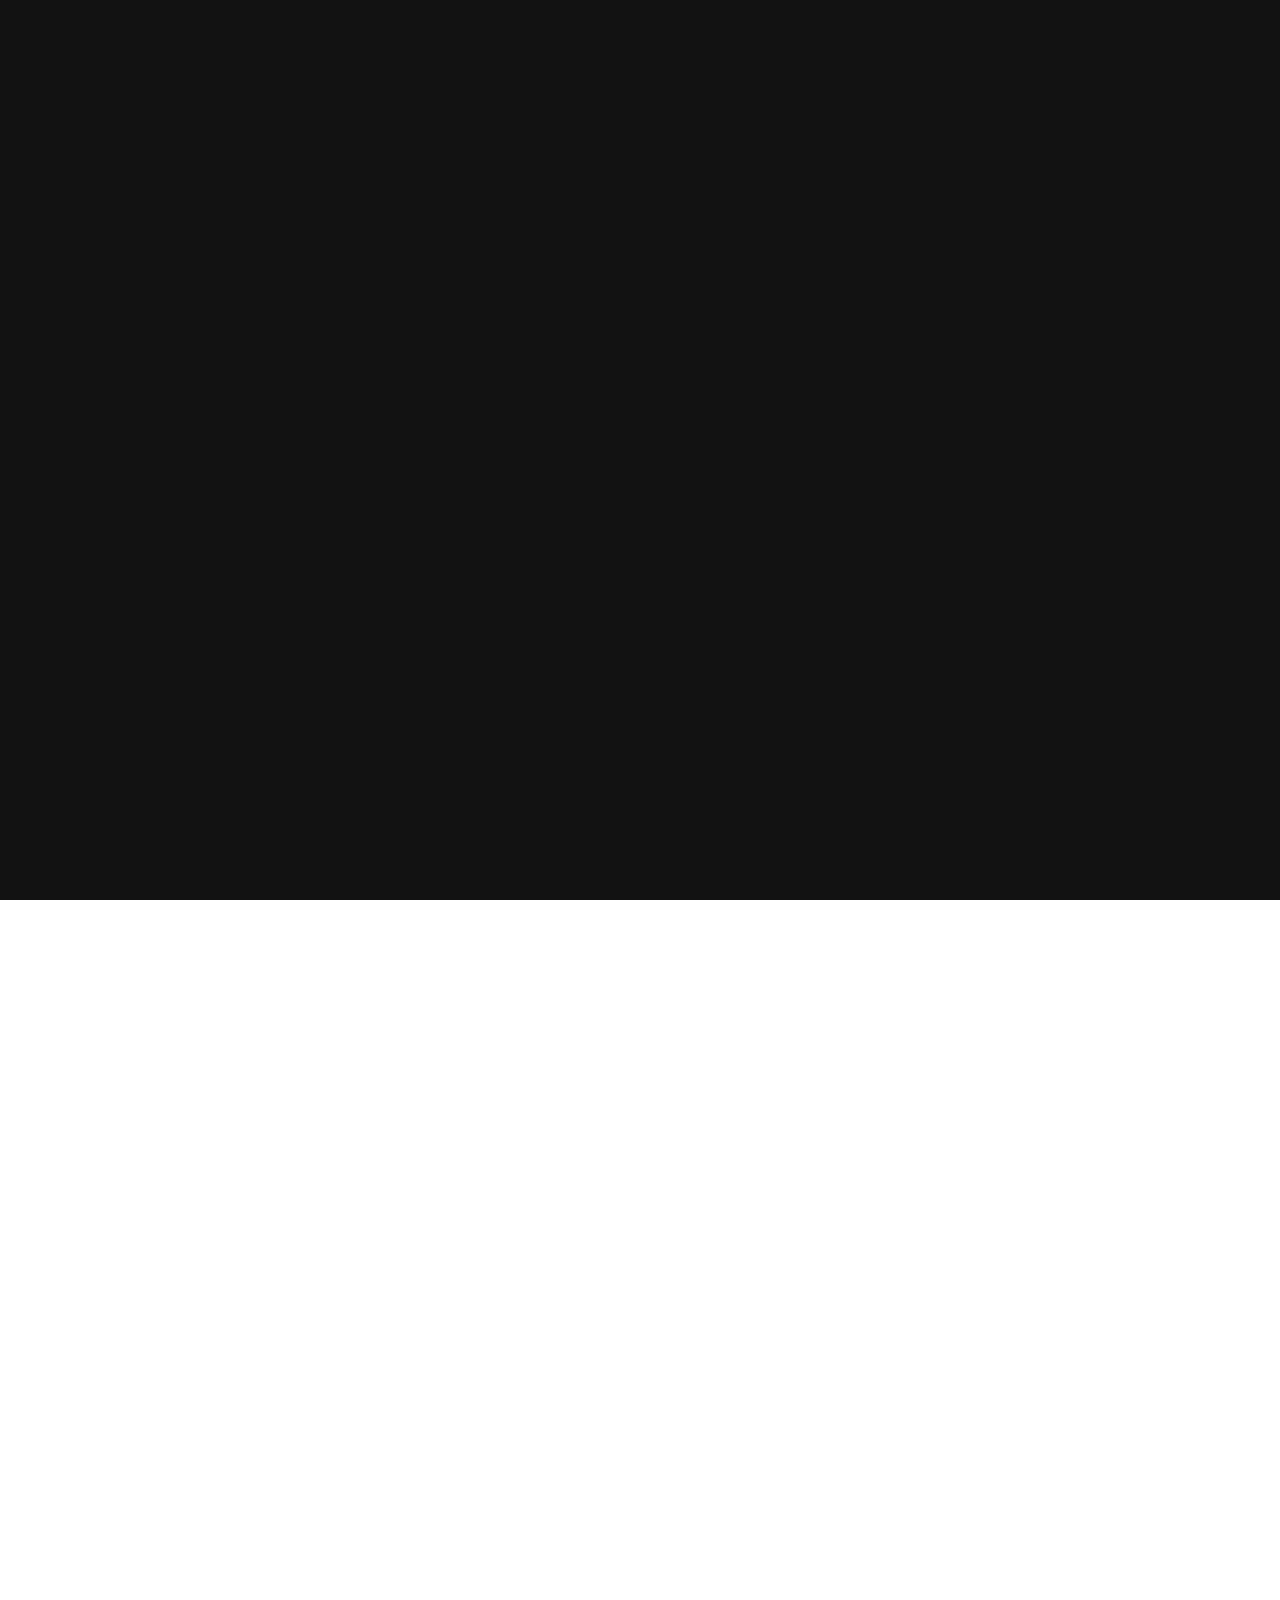
==== index.html @ a822879f "SPN Communications demo website — initial build Customized Pixelr template for SPN Communications (s" ====
<!DOCTYPE html>
<html lang="ru">
<!--<< Header Area >>-->

<head>
    <!-- ========== Meta Tags ========== -->
     <meta charset="UTF-8">
    <meta http-equiv="X-UA-Compatible" content="IE=edge">
    <meta name="viewport" content="width=device-width, initial-scale=1">
    <meta name="author" content="SPN Communications">
    <meta name="description" content="SPN Communications - Консалтинговое агентство в сфере международных и стратегических коммуникаций. 30 лет опыта, 200+ проектов, 5000+ наград.">
    <!-- ======== Page title ============ -->
    <title>SPN Communications — Фабрика Коммуникаций</title>
    <!--<< Favcion >>-->
    <link rel="shortcut icon" href="assets/img/favicon.svg">
    <!--<< Bootstrap min.css >>-->
    <link rel="stylesheet" href="assets/css/bootstrap.min.css">
    <!--<< All Min Css >>-->
    <link rel="stylesheet" href="assets/css/all.min.css">
    <!--<< Animate.css >>-->
    <link rel="stylesheet" href="assets/css/animate.css">
    <!--<< Magnific Popup.css >>-->
    <link rel="stylesheet" href="assets/css/magnific-popup.css">
    <!--<< MeanMenu.css >>-->
    <link rel="stylesheet" href="assets/css/meanmenu.css">
    <!--<< Swiper Bundle.css >>-->
    <link rel="stylesheet" href="assets/css/swiper-bundle.min.css">
    <!--<< Nice Select.css >>-->
    <link rel="stylesheet" href="assets/css/nice-select.css">
    <!--<< Main.css >>-->
    <link rel="stylesheet" href="assets/css/main.css">
    <!-- SVG Animation Styles -->
    <style>
        @keyframes spn-float1{0%,100%{transform:translateY(0) rotate(0deg)}50%{transform:translateY(-15px) rotate(5deg)}}
        @keyframes spn-float2{0%,100%{transform:translateY(0) rotate(0deg)}50%{transform:translateY(10px) rotate(-3deg)}}
        @keyframes spn-pulse{0%,100%{opacity:.15}50%{opacity:.35}}
        @keyframes spn-dash{to{stroke-dashoffset:0}}
        @keyframes spn-rotate{from{transform:rotate(0deg)}to{transform:rotate(360deg)}}
        @keyframes spn-scale{0%,100%{transform:scale(1)}50%{transform:scale(1.05)}}
        @keyframes spn-fade{0%,100%{opacity:.3}50%{opacity:.7}}
        @keyframes spn-slide{0%{transform:translateX(-10px)}100%{transform:translateX(10px)}}
        .spn-f1{animation:spn-float1 6s ease-in-out infinite}
        .spn-f2{animation:spn-float2 8s ease-in-out infinite}
        .spn-p{animation:spn-pulse 4s ease-in-out infinite}
        .spn-dl{stroke-dasharray:200;stroke-dashoffset:200;animation:spn-dash 3s ease forwards}
        .spn-rot{animation:spn-rotate 20s linear infinite}
        .spn-sc{animation:spn-scale 4s ease-in-out infinite}
        .spn-fd{animation:spn-fade 3s ease-in-out infinite}
        .spn-sl{animation:spn-slide 4s ease-in-out infinite alternate}
        .featured-card .thumb svg:hover,.blog-card .main-thumb svg:hover{transform:scale(1.03);transition:transform .3s ease}
        .featured-card .thumb svg,.blog-card .main-thumb svg{transition:transform .3s ease}
        /* Fix typography consistency */
        .section-title-four .title span,
        .section-title-four .title {
            font-family: 'Oswald', sans-serif !important;
            font-weight: 700 !important;
        }
        .section-title-four .title span {
            font-weight: 400 !important;
            color: inherit;
        }
        /* Ensure client grid text is consistent */
        .our-client-area-four .title span {
            font-family: 'Oswald', sans-serif !important;
        }


        /* === SPN HERO === */
        /* === SPN HERO v2 — unique morphing blob design === */
        .spn-hero {
            position: relative;
            min-height: 100vh;
            background: #0a0a0a;
            overflow: hidden;
            display: flex;
            flex-direction: column;
        }
        .spn-hero__blobs {
            position: absolute;
            top: 0; left: 0;
            width: 100%; height: 100%;
            z-index: 1;
            overflow: hidden;
        }
        .spn-hero__blob {
            position: absolute;
            border-radius: 50%;
            filter: blur(80px);
            opacity: 0;
            animation: spn-blob-in 2s ease forwards;
        }
        .spn-hero__blob--1 {
            width: 500px; height: 500px;
            background: radial-gradient(circle, rgba(237,28,36,0.2) 0%, transparent 70%);
            top: -10%; right: -5%;
            animation-delay: 0.2s;
            animation-duration: 2s;
        }
        .spn-hero__blob--2 {
            width: 400px; height: 400px;
            background: radial-gradient(circle, rgba(237,28,36,0.12) 0%, transparent 70%);
            bottom: 10%; left: -8%;
            animation-delay: 0.6s;
        }
        .spn-hero__blob--3 {
            width: 300px; height: 300px;
            background: radial-gradient(circle, rgba(255,255,255,0.04) 0%, transparent 70%);
            top: 40%; left: 40%;
            animation-delay: 1s;
        }
        @keyframes spn-blob-in {
            from { opacity: 0; transform: scale(0.5); }
            to { opacity: 1; transform: scale(1); }
        }
        .spn-hero__grid-overlay {
            position: absolute;
            top: 0; left: 0;
            width: 100%; height: 100%;
            z-index: 1;
            background-image:
                linear-gradient(rgba(255,255,255,0.02) 1px, transparent 1px),
                linear-gradient(90deg, rgba(255,255,255,0.02) 1px, transparent 1px);
            background-size: 80px 80px;
        }
        .spn-hero__corner-mark {
            position: absolute;
            z-index: 2;
            font-family: 'Nunito Sans', sans-serif;
            font-size: 11px;
            letter-spacing: 0.15em;
            text-transform: uppercase;
            color: rgba(255,255,255,0.25);
            opacity: 0;
            animation: spn-fade-up 0.8s ease 1.5s forwards;
        }
        .spn-hero__corner-mark--tl { top: 100px; left: 40px; }
        .spn-hero__corner-mark--br { bottom: 100px; right: 40px; writing-mode: vertical-rl; }
        .spn-hero__content {
            position: relative;
            z-index: 3;
            padding-top: 160px;
            flex: 1;
            display: flex;
            align-items: center;
        }
        .spn-hero__subtitle {
            font-family: 'Oswald', sans-serif;
            font-size: 13px;
            font-weight: 500;
            letter-spacing: 0.3em;
            text-transform: uppercase;
            color: #ED1C24;
            margin-bottom: 24px;
            display: flex;
            align-items: center;
            gap: 16px;
            opacity: 0;
            animation: spn-fade-up 0.8s ease 0.3s forwards;
        }
        .spn-hero__subtitle::before {
            content: '';
            display: block;
            width: 40px;
            height: 2px;
            background: #ED1C24;
        }
        @keyframes spn-fade-up {
            from { opacity: 0; transform: translateY(30px); }
            to { opacity: 1; transform: translateY(0); }
        }
        .spn-hero__title {
            font-family: 'Oswald', sans-serif !important;
            font-weight: 700;
            line-height: 1.08;
            margin: 0;
        }
        .spn-hero__line {
            display: block;
            font-size: clamp(36px, 5vw, 76px);
            color: #fff;
            text-transform: uppercase;
            letter-spacing: 0.02em;
        }
        .spn-hero__line {
            opacity: 0;
            animation: spn-fade-up 0.8s ease forwards;
        }
        .spn-hero__line:nth-child(1) { animation-delay: 0.5s; }
        .spn-hero__line:nth-child(2) { animation-delay: 0.7s; }
        .spn-hero__line:nth-child(3) { animation-delay: 0.9s; }
        .spn-hero__line--accent { color: #ED1C24; }
        .spn-hero__line--outline {
            color: transparent;
            -webkit-text-stroke: 1px rgba(255,255,255,0.4);
        }
        .spn-hero__cta {
            display: inline-flex;
            align-items: center;
            gap: 12px;
            margin-top: 40px;
            padding: 14px 32px;
            border: 1px solid rgba(255,255,255,0.25);
            color: #fff;
            font-family: 'Nunito Sans', sans-serif;
            font-size: 14px;
            font-weight: 600;
            text-decoration: none;
            letter-spacing: 0.1em;
            text-transform: uppercase;
            transition: all 0.4s ease;
            opacity: 0;
            animation: spn-fade-up 0.8s ease 1.2s forwards;
        }
        .spn-hero__cta:hover {
            background: #ED1C24;
            border-color: #ED1C24;
            color: #fff;
        }
        .spn-hero__right {
            display: flex;
            flex-direction: column;
            justify-content: space-between;
            height: 100%;
        }
        .spn-hero__desc {
            color: rgba(255,255,255,0.45);
            font-family: 'Nunito Sans', sans-serif;
            font-size: 15px;
            line-height: 1.8;
            max-width: 300px;
            margin-left: auto;
            opacity: 0;
            animation: spn-fade-up 0.8s ease 1s forwards;
        }
        .spn-hero__stats {
            position: relative;
            z-index: 3;
            padding: 30px 0;
            border-top: 1px solid rgba(255,255,255,0.08);
        }
        .spn-hero__stats-grid {
            display: grid;
            grid-template-columns: repeat(4, 1fr);
            gap: 20px;
        }
        .spn-hero__stat {
            text-align: center;
            padding: 15px 0;
            opacity: 0;
            animation: spn-fade-up 0.6s ease forwards;
        }
        .spn-hero__stat:nth-child(1) { animation-delay: 1.4s; }
        .spn-hero__stat:nth-child(2) { animation-delay: 1.6s; }
        .spn-hero__stat:nth-child(3) { animation-delay: 1.8s; }
        .spn-hero__stat:nth-child(4) { animation-delay: 2.0s; }
        .spn-hero__stat-num {
            display: block;
            font-family: 'Oswald', sans-serif;
            font-weight: 700;
            font-size: 28px;
            color: #fff;
        }
        .spn-hero__stat-label {
            display: block;
            font-family: 'Nunito Sans', sans-serif;
            font-size: 11px;
            color: rgba(255,255,255,0.35);
            margin-top: 4px;
            text-transform: uppercase;
            letter-spacing: 0.08em;
        }
        .spn-hero__scroll {
            position: absolute;
            bottom: 20px;
            left: 50%;
            transform: translateX(-50%);
            z-index: 3;
        }
        .spn-hero__scroll-line {
            width: 1px;
            height: 50px;
            background: linear-gradient(to bottom, #ED1C24, transparent);
            animation: spn-scroll-pulse 2s ease-in-out infinite;
        }
        @keyframes spn-scroll-pulse {
            0%, 100% { opacity: 1; transform: scaleY(1); }
            50% { opacity: 0.3; transform: scaleY(0.5); transform-origin: top; }
        }
        @media (max-width: 991px) {
            .spn-hero__stats-grid { grid-template-columns: repeat(2, 1fr); }
            .spn-hero__desc { margin-left: 0; margin-top: 30px; max-width: 100%; }
            .spn-hero__corner-mark { display: none; }
        }
        @media (max-width: 575px) {
            .spn-hero__stats-grid { grid-template-columns: 1fr 1fr; }
            .spn-hero__content { padding-top: 120px; }
        }

        /* === SPN Practices listing section === */
        .spn-practices {
            padding: 80px 0;
        }
        .spn-practices__header {
            display: flex;
            align-items: flex-end;
            justify-content: space-between;
            margin-bottom: 50px;
            gap: 30px;
        }
        .spn-practices__title {
            font-family: 'Oswald', sans-serif !important;
            font-size: clamp(28px, 3.5vw, 48px);
            font-weight: 700;
            line-height: 1.15;
            color: #121212;
            margin: 0;
        }
        .spn-practices__title span { color: #ED1C24; }
        .spn-practices__list {
            list-style: none;
            margin: 0;
            padding: 0;
            counter-reset: practice;
        }
        .spn-practices__item {
            counter-increment: practice;
            border-bottom: 1px solid rgba(0,0,0,0.1);
        }
        .spn-practices__item:first-child {
            border-top: 1px solid rgba(0,0,0,0.1);
        }
        .spn-practices__link {
            display: flex;
            align-items: center;
            padding: 22px 0;
            color: #121212;
            text-decoration: none;
            font-family: 'Nunito Sans', sans-serif;
            font-size: 18px;
            font-weight: 600;
            transition: all 0.3s ease;
            gap: 20px;
        }
        .spn-practices__link::before {
            content: counter(practice, decimal-leading-zero);
            font-family: 'Oswald', sans-serif;
            font-size: 14px;
            font-weight: 400;
            color: #ED1C24;
            min-width: 28px;
        }
        .spn-practices__link::after {
            content: '';
            display: block;
            width: 20px;
            height: 20px;
            margin-left: auto;
            background: url("data:image/svg+xml,%3Csvg xmlns='http://www.w3.org/2000/svg' viewBox='0 0 20 20' fill='none'%3E%3Cpath d='M4 16L16 4M16 4H6M16 4V14' stroke='%23121212' stroke-width='1.5'/%3E%3C/svg%3E") no-repeat center;
            opacity: 0;
            transform: translateX(-10px);
            transition: all 0.3s ease;
        }
        .spn-practices__link:hover {
            color: #ED1C24;
            padding-left: 8px;
        }
        .spn-practices__link:hover::after {
            opacity: 1;
            transform: translateX(0);
        }

        /* Fix overflow globally */
        .section-title-four .title {
            max-width: 100%;
            overflow-wrap: break-word;
            word-break: break-word;
        }
        body {
            overflow-x: hidden;
        }

        /* === Mobile Responsive === */
        @media (max-width: 768px) {
            .spn-hero__line {
                font-size: clamp(28px, 8vw, 48px) !important;
            }
            .spn-hero__content {
                padding-top: 100px;
            }
            .spn-hero__subtitle {
                font-size: 11px;
                margin-bottom: 16px;
            }
            .spn-hero__cta {
                margin-top: 24px;
                padding: 12px 24px;
                font-size: 13px;
            }
            .spn-hero__stat-num {
                font-size: 22px;
            }
            .spn-hero__stat-label {
                font-size: 10px;
            }
            .spn-practices__link {
                font-size: 16px;
                padding: 18px 0;
            }
            .spn-practices__title {
                font-size: clamp(24px, 6vw, 36px) !important;
            }
            .spn-card {
                aspect-ratio: 16/10;
            }
            .spn-card--about {
                aspect-ratio: 16/9;
            }
            .spn-card--about .spn-card__title {
                font-size: 28px;
            }
            .spn-card--service {
                min-height: 200px;
            }
            .featured-card .card-title {
                font-size: 18px !important;
            }
            .section-title-four .title {
                font-size: clamp(24px, 5vw, 40px) !important;
            }
            .footer-center .bottom-title {
                font-size: clamp(24px, 6vw, 40px) !important;
            }
        }
        @media (max-width: 480px) {
            .spn-hero__line {
                font-size: clamp(24px, 9vw, 40px) !important;
            }
            .spn-hero__stats-grid {
                grid-template-columns: 1fr 1fr;
                gap: 12px;
            }
            .spn-hero__stat {
                padding: 10px 0;
            }
            .spn-card__num {
                font-size: 32px;
            }
        }

        /* === SPN Placeholder Cards === */
        /* Make parent containers stretch cards */
        .featured-card .thumb,
        .featured-card .hover-item,
        .featured-card .hover-item a.thumb {
            display: block;
            width: 100%;
        }
        .featured-card .thumb.no-cursor {
            display: block;
            width: 100%;
        }
        .spn-card {
            width: 100%;
            border-radius: 12px;
            overflow: hidden;
            position: relative;
            aspect-ratio: 3/2;
            display: flex;
            align-items: flex-end;
            padding: 24px;
            box-sizing: border-box;
        }
        .spn-card--1 { background: linear-gradient(135deg, #1a1a2e 0%, #2d1f3d 100%); }
        .spn-card--2 { background: linear-gradient(135deg, #0f2027 0%, #203a43 50%, #2c5364 100%); }
        .spn-card--3 { background: linear-gradient(135deg, #232526 0%, #414345 100%); }
        .spn-card--4 { background: linear-gradient(135deg, #0c0c0c 0%, #1a1a2e 50%, #2d1f3d 100%); }
        .spn-card--5 { background: linear-gradient(135deg, #141e30 0%, #243b55 100%); }
        .spn-card--6 { background: linear-gradient(135deg, #0f0c29 0%, #302b63 50%, #24243e 100%); }
        .spn-card--red { background: linear-gradient(135deg, #8b0000 0%, #ED1C24 100%); }
        .spn-card__label {
            font-family: 'Nunito Sans', sans-serif;
            font-size: 12px;
            letter-spacing: 0.15em;
            text-transform: uppercase;
            color: rgba(255,255,255,0.5);
        }
        .spn-card__num {
            position: absolute;
            top: 20px;
            right: 24px;
            font-family: 'Oswald', sans-serif;
            font-size: 48px;
            font-weight: 700;
            color: rgba(255,255,255,0.08);
            line-height: 1;
        }
        .spn-card--about {
            aspect-ratio: 4/3;
            background: linear-gradient(135deg, #ED1C24 0%, #b71c1c 100%);
            align-items: center;
            justify-content: center;
            flex-direction: column;
            gap: 8px;
        }
        .spn-card--about .spn-card__title {
            font-family: 'Oswald', sans-serif;
            font-size: 36px;
            font-weight: 700;
            color: #fff;
        }
        .spn-card--about .spn-card__label {
            color: rgba(255,255,255,0.7);
        }
        .spn-card--team {
            aspect-ratio: 3/4;
            background: #f0f0f0;
            align-items: center;
            justify-content: center;
        }
        .spn-card--team-inner {
            width: 80px;
            height: 80px;
            border-radius: 50%;
            background: #e0e0e0;
        }
        .spn-card--news {
            aspect-ratio: 16/10;
            background: linear-gradient(135deg, #f8f8f8 0%, #efefef 100%);
            border: 1px solid #e8e8e8;
        }
        .spn-card--news .spn-card__label {
            color: #999;
        }
        .spn-card--service {
            aspect-ratio: auto;
            min-height: 300px;
            align-items: flex-end;
        }
        .spn-card--service .spn-card__label { color: rgba(255,255,255,0.6); }
        .spn-card--sm {
            aspect-ratio: 1;
            max-width: 80px;
            padding: 12px;
            align-items: center;
            justify-content: center;
            border-radius: 8px;
            background: #f5f5f5;
            border: 1px solid #eee;
        }
        .spn-card--sm-dot {
            width: 24px;
            height: 24px;
            border-radius: 50%;
            background: #ED1C24;
            opacity: 0.15;
        }

        /* Fix ALL title overflow */
        .section-title-four .title,
        .section-title .title,
        .service-area-four .title {
            font-size: clamp(28px, 4vw, 56px) !important;
            max-width: 100%;
            overflow-wrap: break-word;
            word-break: break-word;
        }
    </style>
    <!--<< Google Fonts: Oswald + Nunito Sans >>-->
    <link rel="preconnect" href="https://fonts.googleapis.com">
    <link rel="preconnect" href="https://fonts.gstatic.com" crossorigin>
    <link href="https://fonts.googleapis.com/css2?family=Oswald:wght@400;500;600;700&family=Nunito+Sans:wght@300;400;600;700&display=swap" rel="stylesheet">
</head>

<body>
    <!-- loading-area-start -->
    <div class="loader-wrap">
        <svg viewBox="0 0 1000 1000" preserveAspectRatio="none">
            <path id="svg" d="M0,1005S175,995,500,995s500,5,500,5V0H0Z"></path>
        </svg>
        <div class="loader-wrap-heading">
            <div class="load-text">
                <span>S</span>
                <span>P</span>
                <span>N</span>
            </div>
        </div>
    </div>
    <!-- loading-area-end -->

    <!-- GT Back To Top Start -->
    <button id="gt-back-top" class="gt-back-to-top">
        <i class="fa-solid fa-chevrons-up"></i>
    </button>

    <!-- GT MouseCursor Start -->
    <div class="mouseCursor cursor-outer"></div>
    <div class="mouseCursor cursor-inner"></div>


  <!-- Offcanvas Area Start -->
    <div class="fix-area">
        <div class="offcanvas__info">
            <div class="offcanvas__wrapper">
                <div class="offcanvas__content">
                    <div class="offcanvas__top mb-5 d-flex justify-content-between align-items-center">
                        <div class="offcanvas__logo">
                            <a href="index.html">
                                <img src="assets/img/logo/spn-logo.svg" alt="SPN Communications">
                            </a>
                        </div>
                        <div class="offcanvas__close">
                            <button>
                                <i class="fas fa-times"></i>
                            </button>
                        </div>
                    </div>
                    <p class="text d-none d-xl-block">
                        SPN Communications — консалтинговое агентство в сфере международных и стратегических коммуникаций. Более 30 лет мы помогаем лидерам рынка выстраивать эффективные коммуникации.
                    </p>
                    <div class="mobile-menu fix mb-3"></div>
                    <div class="offcanvas__contact">
                        <h4 class="d-none d-xl-block">Контакты</h4>
                        <ul class="d-none d-xl-block">
                            <li class="d-flex align-items-center">
                                <div class="offcanvas__contact-icon">
                                    <i class="fal fa-map-marker-alt"></i>
                                </div>
                                <div class="offcanvas__contact-text">
                                    <a target="_blank" href="#">Москва, Россия</a>
                                </div>
                            </li>
                            <li class="d-flex align-items-center">
                                <div class="offcanvas__contact-icon mr-15">
                                    <i class="fal fa-envelope"></i>
                                </div>
                                <div class="offcanvas__contact-text">
                                    <a href="mailto:info@spncomms.com"><span>info@spncomms.com</span></a>
                                </div>
                            </li>
                            <li class="d-flex align-items-center">
                                <div class="offcanvas__contact-icon mr-15">
                                    <i class="fal fa-clock"></i>
                                </div>
                                <div class="offcanvas__contact-text">
                                    <a target="_blank" href="#">Пн-Пт, 09:00 - 18:00</a>
                                </div>
                            </li>
                            <li class="d-flex align-items-center">
                                <div class="offcanvas__contact-icon mr-15">
                                    <i class="far fa-phone"></i>
                                </div>
                                <div class="offcanvas__contact-text">
                                    <a href="tel:+74951234567">+7 (495) 123-45-67</a>
                                </div>
                            </li>
                        </ul>

                        <div class="social-icon d-flex align-items-center">
                            <a href="#"><i class="fab fa-facebook-f"></i></a>
                            <a href="#"><i class="fab fa-telegram-plane"></i></a>
                            <a href="#"><i class="fab fa-vk"></i></a>
                            <a href="#"><i class="fab fa-linkedin-in"></i></a>
                        </div>
                    </div>
                </div>
            </div>
        </div>
    </div>
    <div class="offcanvas__overlay"></div>

    <!-- Header Section Start -->
    <header class="header-section">
        <div id="header-sticky" class="header-4">
            <div class="container-fluid">
                <div class="mega-menu-wrapper">
                    <div class="header-main">
                        <div class="logo">
                            <a href="index.html" class="header-logo-2">
                                <img src="assets/img/logo/spn-logo.svg" alt="SPN Communications">
                            </a>
                        </div>

                        <div class="header-left">
                            <div class="mean__menu-wrapper">
                                <div class="main-menu">
                                    <nav id="mobile-menu">
                                        <ul>
                                            <li>
                                                <a href="#about">О нас</a>
                                            </li>
                                            <li class="has-dropdown">
                                                <a href="javascript:void(0)">
                                                    Практики <i class="fa-solid fa-chevron-down"></i>
                                                </a>
                                                <ul class="submenu">
                                                    <li><a href="service-strategy.html">Коммуникационные стратегии</a></li>
                                                    <li><a href="service-events.html">Событийный менеджмент</a></li>
                                                    <li><a href="service-digital.html">Цифровые коммуникации</a></li>
                                                    <li><a href="service-research.html">Исследования и аналитика</a></li>
                                                    <li><a href="service-esg.html">Устойчивое развитие</a></li>
                                                    <li><a href="service-branding.html">Брендинг</a></li>
                                                    <li><a href="service-gr.html">Government Relations</a></li>
                                                </ul>
                                            </li>
                                            <li>
                                                <a href="#cases">Кейсы</a>
                                            </li>
                                            <li>
                                                <a href="#news">Новости</a>
                                            </li>
                                            <li>
                                                <a href="#team">Команда</a>
                                            </li>
                                            <li>
                                                <a href="#contacts">Контакты</a>
                                            </li>
                                        </ul>
                                    </nav>
                                </div>
                            </div>
                        </div>

                        <div class="header-right d-flex justify-content-end align-items-center">
                            <div class="hero-button">
                                <a href="#contacts" class="solid-btn">Связаться</a>
                            </div>

                            <div class="header__hamburger">
                                <div class="sidebar__toggle">
                                    <div class="header-bar">
                                        <svg width="24" height="24" viewBox="0 0 24 24" fill="none"
                                            xmlns="http://www.w3.org/2000/svg">
                                            <path
                                                d="M13 18H5C4.4 18 4 17.6 4 17C4 16.4 4.4 16 5 16H13C13.6 16 14 16.4 14 17C14 17.6 13.6 18 13 18Z"
                                                fill="#121212" />
                                            <path
                                                d="M19 13H5C4.4 13 4 12.6 4 12C4 11.4 4.4 11 5 11H19C19.6 11 20 11.4 20 12C20 12.6 19.6 13 19 13Z"
                                                fill="#121212" />
                                            <path
                                                d="M19 8H11C10.4 8 10 7.6 10 7C10 6.4 10.4 6 11 6H19C19.6 6 20 6.4 20 7C20 7.6 19.6 8 19 8Z"
                                                fill="#121212" />
                                        </svg>

                                    </div>
                                </div>
                            </div>
                        </div>
                    </div>
                </div>
            </div>
        </div>
    </header>
    <!-- Header Section End -->

    <div id="smooth-wrapper">
        <div id="smooth-content">

            <!-- Hero Section Start -->
            <section class="spn-hero" id="hero">
                <div class="spn-hero__blobs">
                    <div class="spn-hero__blob spn-hero__blob--1"></div>
                    <div class="spn-hero__blob spn-hero__blob--2"></div>
                    <div class="spn-hero__blob spn-hero__blob--3"></div>
                </div>
                <div class="spn-hero__grid-overlay"></div>
                <div class="spn-hero__corner-mark spn-hero__corner-mark--tl">Est. 1994 / Moscow</div>
                <div class="spn-hero__corner-mark spn-hero__corner-mark--br">Strategic communications</div>

                <div class="container spn-hero__content">
                    <div class="row align-items-center">
                        <div class="col-xl-8 col-lg-8">
                            <div class="spn-hero__subtitle">Фабрика Коммуникаций</div>
                            <h1 class="spn-hero__title">
                                <span class="spn-hero__line">Стратегические</span>
                                <span class="spn-hero__line spn-hero__line--accent">коммуникации</span>
                                <span class="spn-hero__line spn-hero__line--outline">для лидеров</span>
                                <span class="spn-hero__line">рынка</span>
                            </h1>
                            <a href="#contacts" class="spn-hero__cta">
                                <span>Связаться</span>
                                <svg width="18" height="18" viewBox="0 0 20 20" fill="none"><path d="M4 16L16 4M16 4H6M16 4V14" stroke="currentColor" stroke-width="1.5"/></svg>
                            </a>
                        </div>
                        <div class="col-xl-4 col-lg-4">
                            <p class="spn-hero__desc">
                                Консалтинговое агентство в&nbsp;сфере международных и&nbsp;стратегических коммуникаций. TOP-5 национального рейтинга.
                            </p>
                        </div>
                    </div>
                </div>

                <div class="spn-hero__stats">
                    <div class="container">
                        <div class="spn-hero__stats-grid">
                            <div class="spn-hero__stat">
                                <span class="spn-hero__stat-num">30+</span>
                                <span class="spn-hero__stat-label">лет в коммуникациях</span>
                            </div>
                            <div class="spn-hero__stat">
                                <span class="spn-hero__stat-num">200+</span>
                                <span class="spn-hero__stat-label">реализованных проектов</span>
                            </div>
                            <div class="spn-hero__stat">
                                <span class="spn-hero__stat-num">5 000+</span>
                                <span class="spn-hero__stat-label">наград и шорт-листов</span>
                            </div>
                            <div class="spn-hero__stat">
                                <span class="spn-hero__stat-num">TOP-5</span>
                                <span class="spn-hero__stat-label">национального рейтинга</span>
                            </div>
                        </div>
                    </div>
                </div>

                <div class="spn-hero__scroll">
                    <div class="spn-hero__scroll-line"></div>
                </div>
            </section>
            <!-- Hero Section End -->

            <!-- About Section Start -->
            <div id="about" class="about-area pt-150 pb-150 fix">
                <div class="about-wrapper style-4">
                    <div class="container">
                        <div class="row gy-5">
                            <div class="col-xl-6">
                                <div class="about-left-content">
                                    <div class="thumb fix">
                                        <div class="spn-card spn-card--about"><span class="spn-card__title">SPN</span><span class="spn-card__label">С 1994 года</span></div>
                                    </div>
                                </div>
                            </div>

                            <div class="col-xl-6">
                                <div class="about-right-content">
                                    <div class="section-title-four">
                                        <div class="sub-title title-anim">
                                            <div class="icon">
                                                <svg xmlns="http://www.w3.org/2000/svg" width="34" height="9"
                                                    viewBox="0 0 34 9" fill="none">
                                                    <rect width="34" height="2" fill="#121212" />
                                                    <rect x="14" y="7" width="20" height="2" fill="#121212" />
                                                </svg>
                                            </div>

                                            О нашем агентстве
                                        </div>

                                        <div class="title title-anim">
                                            Фабрика коммуникаций
                                            <span>с 30-летним опытом</span>
                                        </div>
                                    </div>

                                    <div class="about-text-content">
                                        <p class="content-text">Стратегический партнер для лидеров рынка</p>
                                        <span>
                                            SPN Communications — одно из ведущих консалтинговых агентств России в сфере международных и стратегических коммуникаций. Мы помогаем крупнейшим компаниям, государственным структурам и международным организациям выстраивать эффективные коммуникации, управлять репутацией и достигать бизнес-целей через профессиональный PR, событийный менеджмент и цифровые решения.
                                        </span>
                                    </div>

                                    <div class="about-card">
                                        <div class="about-card-items">
                                            <span>01</span>
                                            <div class="card-title">Стратегия и аналитика</div>
                                        </div>

                                        <div class="about-card-items">
                                            <span>02</span>
                                            <div class="card-title">Креатив и реализация</div>
                                        </div>

                                        <div class="about-card-items">
                                            <span>03</span>
                                            <div class="card-title">Результат и KPI</div>
                                        </div>
                                    </div>

                                    <div class="btn-content">
                                        <div class="simple-btn-black gt_fade_anim" data-delay=".5" data-fade-from="top"
                                            data-ease="bounce">
                                            <a href="#contacts"
                                            class="gt-hover-btn gt-hover-btn-item gt-btn-circle-2 d-inline-flex align-items-center justify-content-center flex-column ">
                                            <span class="gt-btn-circle-text-2">Подробнее</span>
                                            <i class="gt-btn-circle-dot"></i>
                                            </a>
                                        </div>
                                    </div>
                                </div>
                            </div>
                        </div>
                    </div>
                </div>
            </div>
            <!-- About Section End -->

            <!-- Featured / Cases Section Start -->
            <div id="cases" class="featured-area-four portfolio__area pt-150 pb-150 fix">
                <div class="featured-wrapper">
                    <div class="container">
                        <div class="section-title-four mb-75">
                            <div class="section-title-inner">
                                <div class="sub-title title-anim">
                                    <div class="icon">
                                        <svg xmlns="http://www.w3.org/2000/svg" width="34" height="9" viewBox="0 0 34 9"
                                            fill="none">
                                            <rect width="34" height="2" fill="#121212" />
                                            <rect x="14" y="7" width="20" height="2" fill="#121212" />
                                        </svg>
                                    </div>

                                    Наши кейсы
                                </div>

                                <div class="arrow-shape wow move-shape-2" data-wow-delay="0.9s">
                                    <svg xmlns="http://www.w3.org/2000/svg" width="469" height="16" viewBox="0 0 469 16"
                                        fill="none">
                                        <path
                                            d="M468.707 8.70707C469.098 8.31654 469.098 7.68338 468.707 7.29285L462.343 0.928892C461.953 0.538367 461.319 0.538367 460.929 0.928892C460.538 1.31942 460.538 1.95258 460.929 2.34311L466.586 7.99996L460.929 13.6568C460.538 14.0473 460.538 14.6805 460.929 15.071C461.319 15.4616 461.953 15.4616 462.343 15.071L468.707 8.70707ZM0 8L8.74228e-08 9L468 8.99996L468 7.99996L468 6.99996L-8.74228e-08 7L0 8Z"
                                            fill="#121212" />
                                    </svg>
                                </div>

                                <div class="title title-anim portfolio__text">Проекты</div>
                            </div>

                            <p class="text title-anim">
                                За 30 лет работы мы реализовали более 200 проектов для крупнейших российских и международных компаний, государственных структур и общественных организаций.
                            </p>
                        </div>

                        <div class="row">
                            <div class="col-xl-6 col-lg-6 col-md-6">
                                <div class="featured-card">
                                    <div class="hover-item" data-cursor="Подробнее">
                                        <a href="#" class="thumb no-cursor">
                                            <div class="spn-card spn-card--1"><span class="spn-card__label">Конференция</span><span class="spn-card__num">01</span></div>
                                            <div class="cursor-content"></div>
                                        </a>
                                    </div>

                                    <div class="card-content">
                                        <div class="card-title"><a href="#">Baltic Weekend</a></div>
                                        <p class="text">25-летняя конференция | 350+ гостей | 700+ упоминаний в СМИ | Охват 30M в соцсетях</p>
                                    </div>
                                </div>
                            </div>

                            <div class="col-xl-6 col-lg-6 col-md-6">
                                <div class="featured-card">
                                    <div class="hover-item" data-cursor="Подробнее">
                                        <a href="#" class="thumb no-cursor">
                                            <div class="spn-card spn-card--2"><span class="spn-card__label">Инновации</span><span class="spn-card__num">02</span></div>
                                            <div class="cursor-content"></div>
                                        </a>
                                    </div>

                                    <div class="card-content">
                                        <div class="card-title"><a href="#">Игры Будущего</a></div>
                                        <p class="text">Инновационный международный проект | Стратегические коммуникации</p>
                                    </div>
                                </div>
                            </div>

                            <div class="col-xl-6 col-lg-6 col-md-6">
                                <div class="featured-card">
                                    <div class="hover-item" data-cursor="Подробнее">
                                        <a href="#" class="thumb no-cursor">
                                            <div class="spn-card spn-card--3"><span class="spn-card__label">Дипломатия</span><span class="spn-card__num">03</span></div>
                                            <div class="cursor-content"></div>
                                        </a>
                                    </div>

                                    <div class="card-content">
                                        <div class="card-title"><a href="#">Саммит Россия-Африка</a></div>
                                        <p class="text">5 мероприятий | 40 журналистов из 21 страны | 5 270+ упоминаний в СМИ</p>
                                    </div>
                                </div>
                            </div>

                            <div class="col-xl-6 col-lg-6 col-md-6">
                                <div class="featured-card">
                                    <div class="hover-item" data-cursor="Подробнее">
                                        <a href="#" class="thumb no-cursor">
                                            <div class="spn-card spn-card--4"><span class="spn-card__label">Международный форум</span><span class="spn-card__num">04</span></div>
                                            <div class="cursor-content"></div>
                                        </a>
                                    </div>

                                    <div class="card-content">
                                        <div class="card-title"><a href="#">Форум Россия-АСЕАН</a></div>
                                        <p class="text">500+ делегатов | 30+ СМИ | 100M+ совокупный охват</p>
                                    </div>
                                </div>
                            </div>

                            <div class="col-xl-6 col-lg-6 col-md-6">
                                <div class="featured-card">
                                    <div class="hover-item" data-cursor="Подробнее">
                                        <a href="#" class="thumb no-cursor">
                                            <div class="spn-card spn-card--5"><span class="spn-card__label">Медиакампания</span><span class="spn-card__num">05</span></div>
                                            <div class="cursor-content"></div>
                                        </a>
                                    </div>

                                    <div class="card-content">
                                        <div class="card-title"><a href="#">Кампания «Балтика Хоп»</a></div>
                                        <p class="text">Многоэтапная медиакампания | 90% нативного контента | Удвоение KPI</p>
                                    </div>
                                </div>
                            </div>

                            <div class="col-xl-6 col-lg-6 col-md-6">
                                <div class="featured-card">
                                    <div class="hover-item" data-cursor="Подробнее">
                                        <a href="#" class="thumb no-cursor">
                                            <div class="spn-card spn-card--6"><span class="spn-card__label">Бизнес</span><span class="spn-card__num">06</span></div>
                                            <div class="cursor-content"></div>
                                        </a>
                                    </div>

                                    <div class="card-content">
                                        <div class="card-title"><a href="#">Бизнес-сессии Турция/Вьетнам/Таиланд</a></div>
                                        <p class="text">Международное вовлечение | 100-400 публикаций в СМИ на каждую сессию</p>
                                    </div>
                                </div>
                            </div>
                        </div>
                    </div>
                </div>
            </div>
            <!-- Featured / Cases Section End -->

            <!-- Service Section Start -->
            <div class="service-area-four pt-150 pb-150 fix">
                <div class="service-wrapper">
                    <div class="container fix">
                        <div class="gt-funfact-panel-wrap-2">

                            <!-- Service 1: Коммуникационные стратегии -->
                            <div class="gt-funfact-panel-2">
                                <div class="row gy-4">
                                    <div class="col-xl-5 col-lg-5">
                                        <div class="service-left-content">
                                            <div class="section-title-four">
                                                <div class="sub-title title-anim">
                                                    <div class="icon">
                                                        <svg xmlns="http://www.w3.org/2000/svg" width="34" height="9"
                                                            viewBox="0 0 34 9" fill="none">
                                                            <rect width="34" height="2" fill="#121212" />
                                                            <rect x="14" y="7" width="20" height="2" fill="#121212" />
                                                        </svg>
                                                    </div>

                                                    Наши практики
                                                </div>

                                                <div class="title title-anim">
                                                    Коммуникационные
                                                    <span>стратегии</span>
                                                </div>
                                            </div>

                                            <div class="service-right-bottom">
                                                <div class="thumb">
                                                    <div class="spn-card--sm"><div class="spn-card--sm-dot"></div></div>
                                                    <span>01</span>
                                                </div>

                                                <div class="simple-btn-white gt_fade_anim" data-delay=".5"
                                                    data-fade-from="top" data-ease="bounce">
                                                    <a href="service-strategy.html"
                                                        class="gt-hover-btn gt-hover-btn-item gt-btn-circle-2 d-inline-flex align-items-center justify-content-center flex-column bg-2">
                                                        <span class="gt-btn-circle-text-2">Подробнее</span>
                                                        <i class="gt-btn-circle-dot bg-2"></i>
                                                    </a>
                                                </div>
                                            </div>
                                        </div>
                                    </div>

                                    <div class="col-xl-4 col-lg-4">
                                        <div class="main-thumb">
                                            <div class="spn-card spn-card--service spn-card--red"><span class="spn-card__label">Стратегии</span></div>
                                        </div>
                                    </div>

                                    <div class="col-xl-3 col-lg-3">
                                        <div class="service-right-content">
                                            <p class="text">Разработка комплексных коммуникационных стратегий для достижения бизнес-целей и укрепления репутации.</p>
                                            <ul>
                                                <li>360-кампании и PR</li>
                                                <li>Лидерские коммуникации</li>
                                                <li>Антикризисное управление</li>
                                            </ul>
                                        </div>
                                    </div>
                                </div>
                            </div>

                            <!-- Service 2: Событийный менеджмент -->
                            <div class="gt-funfact-panel-2 row-contol">
                                <div class="row gy-4">
                                    <div class="col-xl-5 col-lg-5">
                                        <div class="service-left-content">
                                            <div class="section-title-four">
                                                <div class="sub-title title-anim">
                                                    <div class="icon">
                                                        <svg xmlns="http://www.w3.org/2000/svg" width="34" height="9"
                                                            viewBox="0 0 34 9" fill="none">
                                                            <rect width="34" height="2" fill="#121212" />
                                                            <rect x="14" y="7" width="20" height="2" fill="#121212" />
                                                        </svg>
                                                    </div>

                                                    Наши практики
                                                </div>

                                                <div class="title title-anim">
                                                   Событийный
                                                    <span>менеджмент</span>
                                                </div>
                                            </div>

                                            <div class="service-right-bottom">
                                                <div class="thumb">
                                                    <div class="spn-card--sm"><div class="spn-card--sm-dot"></div></div>
                                                    <span>02</span>
                                                </div>

                                                <div class="simple-btn-white gt_fade_anim" data-delay=".5"
                                                    data-fade-from="top" data-ease="bounce">
                                                   <a href="service-events.html"
                                                        class="gt-hover-btn gt-hover-btn-item gt-btn-circle-2 d-inline-flex align-items-center justify-content-center flex-column bg-2">
                                                        <span class="gt-btn-circle-text-2">Подробнее</span>
                                                        <i class="gt-btn-circle-dot bg-2"></i>
                                                    </a>
                                                </div>
                                            </div>
                                        </div>
                                    </div>

                                    <div class="col-xl-4 col-lg-4">
                                        <div class="main-thumb">
                                            <div class="spn-card spn-card--service spn-card--2"><span class="spn-card__label">События</span></div>
                                        </div>
                                    </div>

                                    <div class="col-xl-3 col-lg-3">
                                        <div class="service-right-content">
                                            <p class="text">Организация мероприятий любого масштаба — от камерных пресс-завтраков до международных форумов.</p>
                                            <ul>
                                                <li>Офлайн/онлайн мероприятия</li>
                                                <li>MICE-проекты по всему миру</li>
                                                <li>Пресс-завтраки и чемпионаты</li>
                                            </ul>
                                        </div>
                                    </div>
                                </div>
                            </div>

                            <!-- Service 3: Цифровые коммуникации -->
                            <div class="gt-funfact-panel-2 row-contol">
                                <div class="row gy-4">
                                    <div class="col-xl-5 col-lg-5">
                                        <div class="service-left-content">
                                            <div class="section-title-four">
                                                <div class="sub-title title-anim">
                                                    <div class="icon">
                                                        <svg xmlns="http://www.w3.org/2000/svg" width="34" height="9"
                                                            viewBox="0 0 34 9" fill="none">
                                                            <rect width="34" height="2" fill="#121212" />
                                                            <rect x="14" y="7" width="20" height="2" fill="#121212" />
                                                        </svg>
                                                    </div>

                                                    Наши практики
                                                </div>

                                                <div class="title title-anim">
                                                    Цифровые
                                                    <span>коммуникации</span>
                                                </div>
                                            </div>

                                            <div class="service-right-bottom">
                                                <div class="thumb">
                                                    <div class="spn-card--sm"><div class="spn-card--sm-dot"></div></div>
                                                    <span>03</span>
                                                </div>

                                                <div class="simple-btn-white gt_fade_anim" data-delay=".5"
                                                    data-fade-from="top" data-ease="bounce">
                                                    <a href="service-digital.html"
                                                        class="gt-hover-btn gt-hover-btn-item gt-btn-circle-2 d-inline-flex align-items-center justify-content-center flex-column bg-2">
                                                        <span class="gt-btn-circle-text-2">Подробнее</span>
                                                        <i class="gt-btn-circle-dot bg-2"></i>
                                                    </a>
                                                </div>
                                            </div>
                                        </div>
                                    </div>

                                    <div class="col-xl-4 col-lg-4">
                                        <div class="main-thumb">
                                            <div class="spn-card spn-card--service spn-card--3"><span class="spn-card__label">Digital</span></div>
                                        </div>
                                    </div>

                                    <div class="col-xl-3 col-lg-3">
                                        <div class="service-right-content">
                                            <p class="text">Комплексное управление цифровым присутствием бренда — от социальных сетей до управления репутацией.</p>
                                            <ul>
                                                <li>Социальные сети и SMM</li>
                                                <li>Управление репутацией</li>
                                                <li>Инфлюенсер-маркетинг</li>
                                            </ul>
                                        </div>
                                    </div>
                                </div>
                            </div>

                            <!-- Service 4: Брендинг -->
                            <div class="gt-funfact-panel-2 row-contol">
                                <div class="row gy-4">
                                    <div class="col-xl-5 col-lg-5">
                                        <div class="service-left-content">
                                            <div class="section-title-four">
                                                <div class="sub-title title-anim">
                                                    <div class="icon">
                                                        <svg xmlns="http://www.w3.org/2000/svg" width="34" height="9"
                                                            viewBox="0 0 34 9" fill="none">
                                                            <rect width="34" height="2" fill="#121212" />
                                                            <rect x="14" y="7" width="20" height="2" fill="#121212" />
                                                        </svg>
                                                    </div>

                                                    Наши практики
                                                </div>

                                                <div class="title title-anim">
                                                    Брендинг и
                                                    <span>креатив</span>
                                                </div>
                                            </div>

                                            <div class="service-right-bottom">
                                                <div class="thumb">
                                                    <div class="spn-card--sm"><div class="spn-card--sm-dot"></div></div>
                                                    <span>04</span>
                                                </div>

                                                <div class="simple-btn-white gt_fade_anim" data-delay=".5"
                                                    data-fade-from="top" data-ease="bounce">
                                                    <a href="service-branding.html"
                                                        class="gt-hover-btn gt-hover-btn-item gt-btn-circle-2 d-inline-flex align-items-center justify-content-center flex-column bg-2">
                                                        <span class="gt-btn-circle-text-2">Подробнее</span>
                                                        <i class="gt-btn-circle-dot bg-2"></i>
                                                    </a>
                                                </div>
                                            </div>
                                        </div>
                                    </div>

                                    <div class="col-xl-4 col-lg-4">
                                        <div class="main-thumb">
                                           <div class="spn-card spn-card--service spn-card--5"><span class="spn-card__label">Брендинг</span></div>
                                        </div>
                                    </div>

                                    <div class="col-xl-3 col-lg-3">
                                        <div class="service-right-content">
                                            <p class="text">Создание и развитие сильных брендов — от разработки концепции до полного визуального воплощения.</p>
                                            <ul>
                                                <li>Создание бренда и ребрендинг</li>
                                                <li>Креативная стратегия</li>
                                                <li>Фирменный стиль и дизайн</li>
                                            </ul>
                                        </div>
                                    </div>
                                </div>
                            </div>
                        </div>
                    </div>
                </div>
            </div>
            <!-- Service Section End -->

            <!-- Why We Are Section Start -->
            <div class="who-we-are-area-four fix">
                <div class="who-we-are-wrapper pb-150 pt-150">
                    <div class="bg-shape-1 float-bob-y">
                        <svg xmlns="http://www.w3.org/2000/svg" width="132" height="135" viewBox="0 0 132 135"
                            fill="none">
                            <path
                                d="M41.0122 41.0122L82.0244 82.0244L41.0122 123.037C18.3618 100.386 18.3618 63.6626 41.0122 41.0122Z"
                                fill="white" fill-opacity="0.2" />
                            <path
                                d="M41.0122 41.0122C63.6626 18.3618 100.386 18.3618 123.037 41.0122L82.0244 82.0244L41.0122 41.0122Z"
                                fill="white" fill-opacity="0.2" />
                            <circle cx="102" cy="105" r="30" fill="white" fill-opacity="0.2" />
                        </svg>
                    </div>

                    <div class="bg-shape-2 float-bob-y">
                        <svg xmlns="http://www.w3.org/2000/svg" width="75" height="74" viewBox="0 0 75 74" fill="none">
                            <path
                                d="M22.7845 22.9515L45.5691 45.7361L22.7845 68.5206C10.201 55.9371 10.201 35.5351 22.7845 22.9515Z"
                                fill="white" fill-opacity="0.2" />
                            <path
                                d="M22.7845 22.9515C35.3681 10.368 55.7701 10.368 68.3536 22.9515L45.5691 45.7361L22.7845 22.9515Z"
                                fill="white" fill-opacity="0.2" />
                            <ellipse cx="58.5" cy="56.833" rx="16.5" ry="17" fill="white" fill-opacity="0.2" />
                        </svg>
                    </div>

                    <div class="container">
                        <div class="section-title-four">
                            <div class="sub-title title-anim">Кто мы</div>

                            <div class="title gt_text_invert_4">
                                Мы создаём коммуникационные решения, которые <span class="bold-text">формируют</span> <span>репутацию и открывают новые возможности для вашего бизнеса.</span>
                            </div>
                        </div>

                        <div class="who-we-are-main-content">
                            <div class="row gy-3">
                                <div class="col-xl-4 col-lg-4">
                                    <div class="marquee-card-content fix">
                                        <div class="wrapper-rolling-text">
                                            <div class="rolling-text text">
                                                <span class="marquee-text">Стратегия </span>
                                            </div>
                                        </div>
                                    </div>
                                </div>

                                <div class="col-xl-8 col-lg-8">
                                    <div class="thumb">
                                        <div class="spn-card spn-card--1" style="aspect-ratio:1"></div>
                                    </div>
                                </div>

                                <div class="col-xl-7 col-lg-7">
                                    <div class="thumb">
                                        <div class="spn-card spn-card--3" style="aspect-ratio:1"></div>
                                    </div>
                                </div>

                                <div class="col-xl-5 col-lg-5">
                                    <div class="marquee-card-content fix">
                                        <div class="wrapper-rolling-text">
                                            <div class="rolling-text text">
                                                <span class="marquee-text">Коммуникации</span>
                                            </div>
                                        </div>
                                    </div>
                                </div>

                                <div class="col-xl-5 col-lg-5">
                                    <div class="marquee-card-content fix">
                                        <div class="wrapper-rolling-text">
                                            <div class="rolling-text text">
                                                <span class="marquee-text">Репутация</span>
                                            </div>
                                        </div>
                                    </div>
                                </div>

                                <div class="col-xl-7 col-lg-7">
                                    <div class="thumb">
                                        <div class="spn-card spn-card--5" style="aspect-ratio:1"></div>
                                    </div>
                                </div>
                            </div>
                        </div>
                    </div>
                </div>
            </div>
            <!-- Why We Are Section End -->

            <!-- Award Section Start -->
            <div class="award-area-four award-area fix">
                <div class="award-wrapper pb-150 pt-150">
                    <div class="container">
                        <div class="row gy-5">
                            <div class="col-xl-6 col-lg-6">
                                <div class="thumb-wrap">
                                    <div class="thumb text-center ">
                                        <div class="tab-content" id="v-pills-tabContent">
                                            <div class="tab-pane fade show active" id="v-pills-home" role="tabpanel"
                                                aria-labelledby="v-pills-home-tab"><div class="spn-card spn-card--red" style="aspect-ratio:2/1;padding:16px"><span class="spn-card__label">РАСО</span></div></div>
                                            <div class="tab-pane fade" id="v-pills-profile" role="tabpanel"
                                                aria-labelledby="v-pills-profile-tab"><div class="spn-card spn-card--red" style="aspect-ratio:2/1;padding:16px"><span class="spn-card__label">АКОС</span></div></div>
                                            <div class="tab-pane fade" id="v-pills-messages" role="tabpanel"
                                                aria-labelledby="v-pills-messages-tab"><div class="spn-card spn-card--red" style="aspect-ratio:2/1;padding:16px"><span class="spn-card__label">АКАР</span></div></div>
                                            <div class="tab-pane fade" id="v-pills-settings" role="tabpanel"
                                                aria-labelledby="v-pills-settings-tab"><div class="spn-card spn-card--red" style="aspect-ratio:2/1;padding:16px"><span class="spn-card__label">РАМУ</span></div></div>
                                        </div>

                                        <div class="thumb-shape-1">
                                            <span></span>
                                        </div>
                                        <div class="thumb-shape-2">
                                            <span></span>
                                        </div>
                                    </div>
                                </div>
                            </div>

                            <div class="col-xl-6 col-lg-6">
                                <div class="section-title-four">
                                    <div class="sub-title title-anim">
                                        <div class="icon">
                                            <svg xmlns="http://www.w3.org/2000/svg" width="34" height="9"
                                                viewBox="0 0 34 9" fill="none">
                                                <rect width="34" height="2" fill="#121212" />
                                                <rect x="14" y="7" width="20" height="2" fill="#121212" />
                                            </svg>
                                        </div>

                                        Профессиональные членства
                                    </div>

                                    <div class="title title-anim">
                                        Признание экспертного сообщества
                                        <span>и отраслевые награды</span>
                                    </div>
                                </div>

                                <div class="award-info-wrap award-wrapper-box mt-75">
                                    <div class="nav-pills" id="v-pills-tab" role="tablist" aria-orientation="vertical">
                                        <button class="nav-link award-box active" id="v-pills-home-tab"
                                            data-bs-toggle="pill" data-bs-target="#v-pills-home" type="button"
                                            role="tab" aria-controls="v-pills-home" aria-selected="true">
                                            <span class="award-info">
                                                <span class="info-items">
                                                    <span class="year">РАСО</span>

                                                    <span class="info-content fast-items">Российская ассоциация <span>по связям с общественностью</span></span>
                                                </span>
                                            </span>
                                        </button>

                                        <button class="nav-link award-box" id="v-pills-profile-tab"
                                            data-bs-toggle="pill" data-bs-target="#v-pills-profile" type="button"
                                            role="tab" aria-controls="v-pills-profile" aria-selected="false">
                                            <span class="award-info">
                                                <span class="info-items">
                                                    <span class="year">АКОС</span>

                                                    <span class="info-content">Ассоциация <span>коммуникационных агентств</span></span>
                                                </span>
                                            </span>
                                        </button>

                                        <button class="nav-link award-box" id="v-pills-messages-tab"
                                            data-bs-toggle="pill" data-bs-target="#v-pills-messages" type="button"
                                            role="tab" aria-controls="v-pills-messages" aria-selected="false">
                                            <span class="award-info">
                                                <span class="info-items">
                                                    <span class="year">АКАР</span>

                                                    <span class="info-content">Ассоциация <span>коммуникационных агентств России</span></span>
                                                </span>
                                            </span>
                                        </button>

                                        <button class="nav-link award-box" id="v-pills-settings-tab"
                                            data-bs-toggle="pill" data-bs-target="#v-pills-settings" type="button"
                                            role="tab" aria-controls="v-pills-settings" aria-selected="false">
                                            <span class="award-info">
                                                <span class="info-items">
                                                    <span class="year">РАМУ</span>

                                                    <span class="info-content">Российская ассоциация <span>маркетинговых услуг</span></span>
                                                </span>
                                            </span>
                                        </button>
                                    </div>
                                </div>
                            </div>
                        </div>
                    </div>
                </div>
            </div>
            <!-- Award Section End -->

            <!-- Gallery Section Start -->
            <div class="gallery-area-one">
                <div class="gallery-wrapper img-container fix" style="background:#121212;padding:80px 0;overflow:hidden;position:relative;">
                    <svg viewBox="0 0 1400 300" xmlns="http://www.w3.org/2000/svg" style="width:100%;height:auto;display:block"><circle cx="150" cy="80" r="60" fill="none" stroke="#ED1C24" stroke-width="2" opacity=".3"/><circle cx="1250" cy="220" r="80" fill="none" stroke="#ED1C24" stroke-width="2" opacity=".25"/><circle cx="300" cy="250" r="30" fill="#ED1C24" opacity=".12"/><circle cx="1100" cy="50" r="45" fill="#ED1C24" opacity=".1"/><line x1="0" y1="150" x2="200" y2="150" stroke="#ED1C24" stroke-width="1.5" opacity=".4"/><line x1="1200" y1="100" x2="1400" y2="100" stroke="#ED1C24" stroke-width="1.5" opacity=".4"/><line x1="50" y1="0" x2="200" y2="300" stroke="rgba(255,255,255,.1)" stroke-width="1.5"/><line x1="1350" y1="0" x2="1200" y2="300" stroke="rgba(255,255,255,.1)" stroke-width="1.5"/><circle cx="500" cy="50" r="4" fill="#ED1C24" opacity=".5"/><circle cx="900" cy="260" r="4" fill="#ED1C24" opacity=".5"/><text x="700" y="175" text-anchor="middle" font-family="'Oswald',sans-serif" font-weight="700" font-size="120" fill="white" letter-spacing="20">SPN</text><text x="700" y="220" text-anchor="middle" font-family="'Oswald',sans-serif" font-weight="400" font-size="18" fill="rgba(255,255,255,.6)" letter-spacing="10">ФАБРИКА КОММУНИКАЦИЙ</text></svg>
                </div>
            </div>
            <!-- Gallery Section End -->

            <!-- Our clients Section Start -->
            <div class="our-client-area-four fix">
                <div class="our-client-wrapper pb-150 pt-150">
                    <div class="container">
                        <div class="row gy-5">
                            <div class="col-xl-6">
                                <div class="section-title-four mb-50">
                                    <div class="sub-title title-anim">
                                        <div class="icon">
                                            <svg xmlns="http://www.w3.org/2000/svg" width="34" height="9"
                                                viewBox="0 0 34 9" fill="none">
                                                <rect width="34" height="2" fill="#121212" />
                                                <rect x="14" y="7" width="20" height="2" fill="#121212" />
                                            </svg>
                                        </div>
                                        Наши клиенты
                                    </div>

                                    <div class="title title-anim">
                                        Доверие лидеров
                                        <span>российского и мирового бизнеса</span>
                                    </div>
                                </div>

                                <div class="our-client-right-content">
                                    <p class="content-text title-anim">
                                        Среди наших клиентов — Газпром, Пивоваренная компания «Балтика», Группа «Интеррос», Фонд «Росконгресс», АНО «Национальные приоритеты», компании Fortune 500 и другие лидеры рынка.
                                    </p>
                                </div>
                            </div>

                            <div class="col-xl-6">
                                <div class="cards">
                                    <div class="card-items gt_fade_anim" data-delay=".4" data-fade-from="bottom">
                                        <div style="font-size: 24px; font-weight: 600; color: #6D6D6D; letter-spacing: 2px;">ГАЗПРОМ</div>
                                    </div>

                                    <div class="card-items gt_fade_anim" data-delay=".6" data-fade-from="bottom">
                                        <div style="font-size: 24px; font-weight: 600; color: #6D6D6D; letter-spacing: 2px;">БАЛТИКА</div>
                                    </div>

                                    <div class="card-items gt_fade_anim" data-delay=".4" data-fade-from="bottom">
                                        <div style="font-size: 24px; font-weight: 600; color: #6D6D6D; letter-spacing: 2px;">ИНТЕРРОС</div>
                                    </div>

                                    <div class="card-items gt_fade_anim" data-delay=".6" data-fade-from="bottom">
                                        <div style="font-size: 24px; font-weight: 600; color: #6D6D6D; letter-spacing: 2px;">РОСКОНГРЕСС</div>
                                    </div>

                                    <div class="card-items gt_fade_anim" data-delay=".4" data-fade-from="bottom">
                                        <div style="font-size: 20px; font-weight: 600; color: #6D6D6D; letter-spacing: 2px;">НАЦИОНАЛЬНЫЕ ПРИОРИТЕТЫ</div>
                                    </div>

                                    <div class="card-items gt_fade_anim" data-delay=".6" data-fade-from="bottom">
                                        <div style="font-size: 24px; font-weight: 600; color: #6D6D6D; letter-spacing: 2px;">FORTUNE 500</div>
                                    </div>
                                </div>
                            </div>
                        </div>
                    </div>
                </div>
            </div>
            <!-- Our clients Section End -->

            <!-- Work Process / CTA Section Start -->
            <div class="work-process-area-four fix">
                <div class="circle-shape">
                    <div style="width:200px;height:200px;border-radius:50%;border:2px solid #ED1C24;opacity:0.1;margin:auto"></div>
                </div>
                <div class="work-process-wrapper mb-150">

                    <div class="shape-1 float-bob-y">
                        <svg xmlns="http://www.w3.org/2000/svg" width="97" height="110" viewBox="0 0 97 110"
                            fill="none">
                            <path
                                d="M32.5269 32.5268L63.6307 1.42308C80.2717 18.8059 80.2717 46.2476 63.6307 63.6305L32.5269 32.5268Z"
                                stroke="#121212" stroke-width="2" />
                            <path
                                d="M32.5269 32.527L63.6306 63.6307C46.2478 80.2717 18.8061 80.2717 1.42319 63.6307L32.5269 32.527Z"
                                stroke="#121212" stroke-width="2" />
                            <circle cx="58" cy="90" r="19" stroke="#121212" stroke-width="2" />
                        </svg>
                    </div>

                    <div class="shape-2 float-bob-y">
                        <svg xmlns="http://www.w3.org/2000/svg" width="97" height="110" viewBox="0 0 97 110"
                            fill="none">
                            <path
                                d="M32.5269 32.5268L63.6307 1.42308C80.2717 18.8059 80.2717 46.2476 63.6307 63.6305L32.5269 32.5268Z"
                                stroke="#121212" stroke-width="2" />
                            <path
                                d="M32.5269 32.527L63.6306 63.6307C46.2478 80.2717 18.8061 80.2717 1.42319 63.6307L32.5269 32.527Z"
                                stroke="#121212" stroke-width="2" />
                            <circle cx="58" cy="90" r="19" stroke="#121212" stroke-width="2" />
                        </svg>
                    </div>

                    <div class="container">
                        <div class="row align-items-center">
                            <div class="col-xl-6">
                                <div class="work-process-left-content">
                                    <div class="thumb">
                                        <div class="spn-card spn-card--red" style="aspect-ratio:1"><span class="spn-card__label">Процесс</span></div>
                                    </div>

                                    <div class="work-process-teb-content">
                                        <ul>
                                            <li>PR</li>
                                            <li>Events</li>
                                            <li>Digital</li>
                                            <li>GR</li>
                                            <li>Branding</li>
                                        </ul>
                                    </div>
                                </div>
                            </div>

                            <div class="col-xl-6">
                                <div class="work-process-right-content">
                                    <div class="section-title-four mb-50">
                                        <div class="sub-title title-anim">
                                            <div class="icon">
                                                <svg xmlns="http://www.w3.org/2000/svg" width="34" height="9"
                                                    viewBox="0 0 34 9" fill="none">
                                                    <rect width="34" height="2" fill="#121212" />
                                                    <rect x="14" y="7" width="20" height="2" fill="#121212" />
                                                </svg>
                                            </div>
                                            Хотите работать с нами?
                                        </div>

                                        <div class="title title-anim">
                                            Мы строим партнёрства,
                                            <span>основанные на доверии и результате</span>
                                        </div>
                                    </div>

                                    <div class="work-process-main-content">
                                        <div class="simple-btn-black  gt_fade_anim" data-delay=".5" data-fade-from="top"
                                            data-ease="bounce">
                                            <a href="#contacts"
                                                class="gt-hover-btn gt-hover-btn-item gt-btn-circle-2 d-inline-flex align-items-center justify-content-center flex-column">
                                                <span class="gt-btn-circle-text-2">Связаться</span>
                                                <i class="gt-btn-circle-dot"></i>
                                            </a>
                                        </div>

                                        <p class="text title-anim">
                                            Расскажите о вашей задаче — мы предложим индивидуальное решение с чётким планом, сроками и измеримыми результатами.
                                        </p>
                                    </div>
                                </div>
                            </div>
                        </div>
                    </div>
                </div>
            </div>
            <!-- Work Process / CTA Section End -->

            <!-- Team Section Start -->
            <div id="team" class="team-area-four fix">
                <div class="team-wrapper pb-150">
                    <div class="container">
                        <div class="team-top-content pb-75">
                            <div class="section-title-four">
                                <div class="sub-title title-anim">
                                    <div class="icon">
                                        <svg xmlns="http://www.w3.org/2000/svg" width="34" height="9" viewBox="0 0 34 9"
                                            fill="none">
                                            <rect width="34" height="2" fill="#121212" />
                                            <rect x="14" y="7" width="20" height="2" fill="#121212" />
                                        </svg>
                                    </div>

                                    Наша команда
                                </div>

                                <div class="title title-anim">
                                    Эксперты с многолетним
                                    <span>опытом в коммуникациях</span>
                                </div>
                            </div>
                        </div>

                        <div class="row gy-5 item-border">
                            <div class="col-xl-3 col-lg-6 col-md-6">
                                <div class="team-main-content gt_fade_anim" data-delay=".2" data-fade-from="bottom">
                                    <div class="member-title">Генеральный директор</div>
                                    <div class="member-name">Андрей<br>Баранников</div>

                                    <div class="thumb">
                                        <div class="spn-card spn-card--team"><div class="spn-card--team-inner"></div></div>
                                    </div>
                                </div>
                            </div>

                            <div class="col-xl-3 col-lg-6 col-md-6">
                                <div class="team-main-content gt_fade_anim" data-delay=".4" data-fade-from="bottom">
                                    <div class="member-title">Директор по стратегии</div>
                                    <div class="member-name">Мария<br>Иванова</div>

                                    <div class="thumb">
                                        <div class="spn-card spn-card--team"><div class="spn-card--team-inner"></div></div>
                                    </div>
                                </div>
                            </div>

                            <div class="col-xl-3 col-lg-6 col-md-6">
                                <div class="team-main-content gt_fade_anim" data-delay=".6" data-fade-from="bottom">
                                    <div class="member-title">Директор по развитию</div>
                                    <div class="member-name">Сергей<br>Петров</div>

                                    <div class="thumb">
                                        <div class="spn-card spn-card--team"><div class="spn-card--team-inner"></div></div>
                                    </div>
                                </div>
                            </div>

                            <div class="col-xl-3 col-lg-6 col-md-6">
                                <div class="team-main-content gt_fade_anim" data-delay=".9" data-fade-from="bottom">
                                    <div class="member-title">Креативный директор</div>
                                    <div class="member-name">Елена<br>Смирнова</div>

                                    <div class="thumb">
                                        <div class="spn-card spn-card--team"><div class="spn-card--team-inner"></div></div>
                                    </div>
                                </div>
                            </div>
                        </div>
                    </div>
                </div>
            </div>
            <!-- Team Section End -->

            <!-- Practices Listing Section Start -->
            <div class="spn-practices fix">
                <div class="container">
                    <div class="spn-practices__header">
                        <h2 class="spn-practices__title">Полный спектр<br><span>коммуникационных</span> услуг</h2>
                    </div>
                    <ul class="spn-practices__list">
                        <li class="spn-practices__item">
                            <a href="service-strategy.html" class="spn-practices__link">Коммуникационные стратегии</a>
                        </li>
                        <li class="spn-practices__item">
                            <a href="service-events.html" class="spn-practices__link">Событийный менеджмент</a>
                        </li>
                        <li class="spn-practices__item">
                            <a href="service-digital.html" class="spn-practices__link">Цифровые коммуникации</a>
                        </li>
                        <li class="spn-practices__item">
                            <a href="service-research.html" class="spn-practices__link">Исследования и аналитика</a>
                        </li>
                        <li class="spn-practices__item">
                            <a href="service-esg.html" class="spn-practices__link">Устойчивое развитие (ESG)</a>
                        </li>
                        <li class="spn-practices__item">
                            <a href="service-branding.html" class="spn-practices__link">Брендинг</a>
                        </li>
                        <li class="spn-practices__item">
                            <a href="service-gr.html" class="spn-practices__link">Government Relations</a>
                        </li>
                    </ul>
                </div>
            </div>
            <!-- Practices Listing Section End -->

            <!-- Blog / News Section Start -->
            <div id="news" class="blog-area-one fix">
                <div class="blog-wrapper pt-150 pb-150">
                    <div class="container">
                        <div class="blog-top-content">
                            <div class="section-title-four">
                                <div class="sub-title title-anim">
                                    <div class="icon">
                                        <svg xmlns="http://www.w3.org/2000/svg" width="34" height="9" viewBox="0 0 34 9"
                                            fill="none">
                                            <rect width="34" height="2" fill="#121212" />
                                            <rect x="14" y="7" width="20" height="2" fill="#121212" />
                                        </svg>
                                    </div>

                                    Новости
                                </div>

                                <div class="title title-anim">
                                    Последние новости
                                    <span>и публикации SPN</span>
                                </div>
                            </div>
                        </div>

                        <div class="row gy-5 item-border">
                            <div class="col-xl-6 col-lg-6 col-md-6">
                                <div class="blog-card gt_fade_anim" data-delay=".2" data-fade-from="bottom">
                                    <a href="blog-details.html" class="title">SPN Communications организует коммуникационное сопровождение международного форума</a>
                                    <div class="card-content">
                                        <div class="blog-composed">
                                            <div class="blog-text-content">
                                                <div class="name">SPN Communications</div>
                                                <p>Автор</p>
                                            </div>
                                        </div>

                                        <div class="blog-meta">
                                            <span>Мероприятия</span>
                                            <span class="meta-2">15 мар, 2026</span>
                                        </div>
                                    </div>

                                    <div class="main-thumb">
                                        <div class="spn-card spn-card--news"><span class="spn-card__label">Новости</span></div>
                                    </div>
                                </div>
                            </div>

                            <div class="col-xl-6 col-lg-6 col-md-6">
                                <div class="blog-card gt_fade_anim" data-delay=".4" data-fade-from="bottom">
                                    <a href="blog-details.html" class="title">Новая ESG-стратегия: как устойчивое развитие становится драйвером роста бизнеса</a>
                                    <div class="card-content">
                                        <div class="blog-composed">
                                            <div class="blog-text-content">
                                                <div class="name">SPN Communications</div>
                                                <p>Автор</p>
                                            </div>
                                        </div>

                                        <div class="blog-meta">
                                            <span>ESG</span>
                                            <span class="meta-2">10 мар, 2026</span>
                                        </div>
                                    </div>

                                    <div class="main-thumb">
                                        <div class="spn-card spn-card--news"><span class="spn-card__label">Новости</span></div>
                                    </div>
                                </div>
                            </div>
                        </div>

                        <div class="row gy-5">
                            <div class="col-xl-6 col-lg-6 col-md-6">
                                <div class="blog-card gt_fade_anim" data-delay=".6" data-fade-from="bottom">
                                    <a href="blog-details.html" class="title">Тренды коммуникаций 2026: что ждёт индустрию в ближайшие годы</a>
                                    <div class="card-content">
                                        <div class="blog-composed">
                                            <div class="blog-text-content">
                                                <div class="name">SPN Communications</div>
                                                <p>Автор</p>
                                            </div>
                                        </div>

                                        <div class="blog-meta">
                                            <span>Аналитика</span>
                                            <span class="meta-2">28 фев, 2026</span>
                                        </div>
                                    </div>

                                    <div class="main-thumb">
                                        <div class="spn-card spn-card--news"><span class="spn-card__label">Новости</span></div>
                                    </div>
                                </div>
                            </div>

                            <div class="col-xl-6 col-lg-6 col-md-6">
                                <div class="blog-card gt_fade_anim" data-delay=".9" data-fade-from="bottom">
                                    <a href="blog-details.html" class="title">Baltic Weekend отмечает юбилей: 25 лет главной коммуникационной конференции</a>
                                    <div class="card-content">
                                        <div class="blog-composed">
                                            <div class="blog-text-content">
                                                <div class="name">SPN Communications</div>
                                                <p>Автор</p>
                                            </div>
                                        </div>

                                        <div class="blog-meta">
                                            <span>События</span>
                                            <span class="meta-2">15 фев, 2026</span>
                                        </div>
                                    </div>

                                    <div class="main-thumb">
                                        <div class="spn-card spn-card--news"><span class="spn-card__label">Новости</span></div>
                                    </div>
                                </div>
                            </div>
                        </div>
                    </div>
                </div>
            </div>
            <!-- Blog / News Section End -->

            <!-- Contact Section Start -->
            <div id="contacts" class="contact-area-four fix">
                <div class="contact-wrapper pt-150 pb-28">
                    <div class="container">
                        <div class="row gy-6 align-items-center">
                            <div class="col-xl-5 col-lg-4 col-md-6">
                                <a href="index.html" class="logo d-inline-block">
                                    <svg viewBox="0 0 200 60" xmlns="http://www.w3.org/2000/svg" style="width:200px;height:auto"><text x="0" y="45" font-family="'Oswald',sans-serif" font-weight="700" font-size="40" fill="#121212" letter-spacing="5">SPN</text><line x1="0" y1="55" x2="120" y2="55" stroke="#ED1C24" stroke-width="2"/></svg>
                                </a>
                                <p class="text">SPN Communications — Фабрика Коммуникаций. Консалтинговое агентство в сфере международных и стратегических коммуникаций. TOP-5 национального рейтинга.</p>
                            </div>
                            <div class="col-xl-3 col-lg-4 col-md-6">
                                <div class="social-icon-wrap">
                                    <div class="social-btn">
                                        <a href="#">Telegram</a>
                                    </div>
                                    <div class="social-btn">
                                        <a href="#">VK</a>
                                    </div>
                                    <div class="social-btn">
                                        <a href="#">LinkedIn</a>
                                    </div>
                                    <div class="social-btn">
                                        <a href="#">Facebook</a>
                                    </div>
                                </div>
                            </div>

                            <div class="col-xl-4 col-lg-4 col-md-6">
                                <div class="contact-cta">
                                    <div class="cta-item">
                                        <div class="icon">
                                            <svg xmlns="http://www.w3.org/2000/svg" width="18" height="18"
                                                viewBox="0 0 18 18" fill="none">
                                                <path
                                                    d="M9 0C5.40545 0 2.48108 2.92437 2.48108 6.51888C2.48108 10.9798 8.31487 17.5287 8.56325 17.8053C8.79655 18.0651 9.20387 18.0647 9.43674 17.8053C9.68512 17.5287 15.5189 10.9798 15.5189 6.51888C15.5188 2.92437 12.5945 0 9 0ZM9 9.79871C7.19149 9.79871 5.7202 8.32739 5.7202 6.51888C5.7202 4.71037 7.19152 3.23909 9 3.23909C10.8085 3.23909 12.2798 4.71041 12.2798 6.51892C12.2798 8.32743 10.8085 9.79871 9 9.79871Z"
                                                    fill="#121212" />
                                            </svg>
                                        </div>

                                        <p class="location">Москва, Россия</p>
                                    </div>

                                    <div class="cta-item">
                                        <div class="icon">
                                            <svg xmlns="http://www.w3.org/2000/svg" width="18" height="18"
                                                viewBox="0 0 18 18" fill="none">
                                                <g clip-path="url(#clip0_145_2396)">
                                                    <path
                                                        d="M13.6848 11.9077C13.0968 11.3272 12.3626 11.3272 11.7783 11.9077C11.3326 12.3497 10.8869 12.7917 10.4486 13.2412C10.3288 13.3648 10.2276 13.391 10.0815 13.3086C9.79313 13.1513 9.48599 13.0239 9.20881 12.8516C7.91657 12.0388 6.83408 10.9938 5.8752 9.81767C5.3995 9.23336 4.97625 8.60784 4.68034 7.90366C4.62041 7.76132 4.63165 7.66768 4.74777 7.55157C5.19349 7.12082 5.62799 6.67884 6.06623 6.23685C6.67676 5.62257 6.67676 4.90341 6.06248 4.28538C5.71414 3.93329 5.36579 3.58869 5.01745 3.2366C4.65787 2.87702 4.30204 2.51369 3.93871 2.15786C3.35065 1.58478 2.6165 1.58478 2.03218 2.16161C1.58271 2.60359 1.15196 3.05681 0.694993 3.4913C0.271737 3.89209 0.0582363 4.38276 0.0132888 4.95585C-0.0578782 5.88851 0.170605 6.76873 0.492729 7.62648C1.15196 9.40191 2.15579 10.9788 3.37312 12.4246C5.01745 14.3799 6.98016 15.9268 9.27623 17.043C10.31 17.5449 11.3813 17.9307 12.5462 17.9944C13.3477 18.0393 14.0444 17.8371 14.6025 17.2115C14.9846 16.7845 15.4153 16.395 15.8198 15.9867C16.4191 15.3799 16.4229 14.6458 15.8273 14.0465C15.1157 13.3311 14.4003 12.6194 13.6848 11.9077Z"
                                                        fill="#121212" />
                                                </g>
                                                <defs>
                                                    <clipPath id="clip0_145_2396">
                                                        <rect width="18" height="18" fill="white" />
                                                    </clipPath>
                                                </defs>
                                            </svg>
                                        </div>

                                        <div class="contact-number">
                                            <a href="tel:+74951234567">+7 (495) 123-45-67</a>
                                        </div>
                                    </div>

                                    <div class="cta-item">
                                        <div class="icon">
                                            <svg xmlns="http://www.w3.org/2000/svg" width="18" height="18"
                                                viewBox="0 0 18 18" fill="none">
                                                <path
                                                    d="M10.5043 11.0278C10.0565 11.3264 9.53631 11.4842 9 11.4842C8.46373 11.4842 7.94355 11.3264 7.49573 11.0278L0.119848 6.1104C0.0789258 6.08312 0.0390586 6.05468 0 6.02543V14.0831C0 15.007 0.749707 15.7402 1.65702 15.7402H16.3429C17.2668 15.7402 18 14.9904 18 14.0831V6.02539C17.9608 6.05471 17.9209 6.08322 17.8799 6.11054L10.5043 11.0278Z"
                                                    fill="#121212" />
                                                <path
                                                    d="M0.704883 5.2337L8.08077 10.1511C8.35998 10.3373 8.67997 10.4304 8.99996 10.4304C9.31999 10.4304 9.64002 10.3373 9.91923 10.1511L17.2951 5.2337C17.7365 4.93962 18 4.44743 18 3.91622C18 3.00283 17.2569 2.25977 16.3435 2.25977H1.65646C0.743098 2.2598 0 3.00286 0 3.9171C0 4.44743 0.263531 4.93962 0.704883 5.2337Z"
                                                    fill="#121212" />
                                            </svg>
                                        </div>

                                        <div class="contact-Email">
                                            <a href="mailto:info@spncomms.com">info@spncomms.com</a>
                                        </div>
                                    </div>
                                </div>
                            </div>
                        </div>
                    </div>
                </div>
            </div>
            <!-- Contact Section End -->

            <footer class="footer-area-four pt-80">
                <div class="footer-wrapper">
                    <div class="footer-shape-1">
                        <!-- removed -->
                    </div>
                    <div class="footer-shape-2">
                        <!-- removed -->
                    </div>
                    <div class="container">
                        <div class="footer-main-part">
                            <div class="row">
                                <div class="col-xl-3 col-lg-3 col-md-6">
                                    <div class="footer-menu gt_fade_anim" data-delay=".2" data-fade-from="bottom">
                                        <p class="menu-title">Компания</p>

                                        <ul>
                                            <li><a href="#about">О нас</a></li>
                                            <li><a href="#cases">Кейсы</a></li>
                                            <li><a href="#team">Команда</a></li>
                                            <li><a href="#news">Новости</a></li>
                                            <li><a href="#contacts">Контакты</a></li>
                                        </ul>
                                    </div>
                                </div>

                                <div class="col-xl-3 col-lg-3 col-md-6">
                                    <div class="footer-menu gt_fade_anim" data-delay=".4" data-fade-from="bottom">
                                        <p class="menu-title">Практики</p>

                                        <ul>
                                            <li><a href="service-strategy.html">Коммуникационные стратегии</a></li>
                                            <li><a href="service-events.html">Событийный менеджмент</a></li>
                                            <li><a href="service-digital.html">Цифровые коммуникации</a></li>
                                            <li><a href="service-research.html">Исследования и аналитика</a></li>
                                            <li><a href="service-esg.html">Устойчивое развитие</a></li>
                                            <li><a href="service-branding.html">Брендинг</a></li>
                                            <li><a href="service-gr.html">Government Relations</a></li>
                                        </ul>
                                    </div>
                                </div>

                                <div class="col-xl-3 col-lg-3 col-md-6">
                                    <div class="footer-menu gt_fade_anim" data-delay=".6" data-fade-from="bottom">
                                        <p class="menu-title">Членства</p>

                                        <ul>
                                            <li><a href="#">РАСО</a></li>
                                            <li><a href="#">АКОС</a></li>
                                            <li><a href="#">Ассоциация менеджеров</a></li>
                                            <li><a href="#">АКАР</a></li>
                                            <li><a href="#">РАМУ</a></li>
                                            <li><a href="#">НАОМ</a></li>
                                        </ul>
                                    </div>
                                </div>

                                <div class="col-xl-3 col-lg-3 col-md-6">
                                    <div class="footer-menu gt_fade_anim" data-delay=".9" data-fade-from="bottom">
                                        <p class="menu-title">Рассылка</p>
                                        <p class="text">Подпишитесь на новости и аналитику от SPN.</p>

                                        <div class="footer-top-right-content">
                                            <div class="form-group">
                                                <input type="email" name="email" id="email"
                                                    placeholder="Ваш email" class="form-control">

                                                <div class="icon">
                                                    <svg xmlns="http://www.w3.org/2000/svg" width="25" height="25"
                                                        viewBox="0 0 25 25" fill="none">
                                                        <g clip-path="url(#clip0_145_2450)">
                                                            <path
                                                                d="M9.02783 18.1719V22.9571C9.02783 23.2914 9.24243 23.5875 9.56021 23.6927C9.63966 23.7185 9.72117 23.7309 9.80164 23.7309C10.0431 23.7309 10.2762 23.6174 10.4248 23.4152L13.2239 19.606L9.02783 18.1719Z"
                                                                fill="#e63946" />
                                                            <path
                                                                d="M24.437 0.143504C24.1996 -0.0246705 23.8881 -0.0473689 23.6301 0.0877898L0.41584 12.2108C0.141395 12.3542 -0.020589 12.6472 0.00210938 12.9557C0.0258395 13.2653 0.231157 13.5294 0.523141 13.6295L6.97671 15.8353L20.7206 4.08374L10.0854 16.897L20.9012 20.5937C20.9816 20.6206 21.0662 20.635 21.1508 20.635C21.2912 20.635 21.4304 20.5968 21.5532 20.5226C21.7493 20.4029 21.8823 20.2017 21.9164 19.9757L24.7537 0.888425C24.796 0.599536 24.6743 0.312711 24.437 0.143504Z"
                                                                fill="#e63946" />
                                                        </g>
                                                        <defs>
                                                            <clipPath id="clip0_145_2450">
                                                                <rect width="24.7619" height="24.7619" fill="white" />
                                                            </clipPath>
                                                        </defs>
                                                    </svg>
                                                </div>
                                            </div>
                                        </div>

                                    </div>
                                </div>
                            </div>
                        </div>
                    </div>

                    <div class="footer-border mb-70"></div>

                    <div class="container">
                        <div class="footer-center">
                            <div class="row gy-5 align-items-center">
                                <div class="col-xl-8 col-lg-8">
                                    <h3 class="bottom-title">Сотрудничество
                                        <svg class="wow move-shape-4" xmlns="http://www.w3.org/2000/svg" width="317"
                                            height="16" viewBox="0 0 317 16" fill="none">
                                            <path
                                                d="M316.707 8.70711C317.098 8.31658 317.098 7.68342 316.707 7.29289L310.343 0.928932C309.953 0.538408 309.319 0.538408 308.929 0.928932C308.538 1.31946 308.538 1.95262 308.929 2.34315L314.586 8L308.929 13.6569C308.538 14.0474 308.538 14.6805 308.929 15.0711C309.319 15.4616 309.953 15.4616 310.343 15.0711L316.707 8.70711ZM0 8V9H316V8V7H0V8Z"
                                                fill="white" fill-opacity="0.2" />
                                        </svg>
                                        <span class="sec-title-1">
                                            с нами
                                        </span>
                                    </h3>
                                </div>

                                <div class="col-xl-4 col-lg-4">
                                    <div class="move-btn text-end gt_fade_anim" data-delay=".5" data-fade-from="top"
                                        data-ease="bounce">
                                        <div class="gt-hover-btn-wrapper">
                                            <a href="#contacts"
                                                class="gt-hover-btn gt-hover-btn-item gt-btn-circle-2 d-flex align-items-center justify-content-center flex-column bg-2">
                                                <span class="gt-btn-circle-text-2">
                                                    <svg xmlns="http://www.w3.org/2000/svg" width="46" height="46"
                                                        viewBox="0 0 46 46" fill="none">
                                                        <path
                                                            d="M30.6742 18.0435L14.1775 34.5402L11.4673 31.8301L27.9621 15.3333H13.4242V11.5H34.5075V32.5833H30.6742V18.0435Z"
                                                            fill="black" />
                                                    </svg>
                                                </span>
                                                <i class="gt-btn-circle-dot bg-2"></i>
                                            </a>
                                        </div>
                                    </div>
                                </div>
                            </div>
                        </div>
                    </div>

                    <div class="footer-border mt-70"></div>

                    <div class="container">
                        <div class="footer-bottom">
                            <span>&copy; <a href="#">SPN Communications</a>. Все права защищены</span>
                        </div>
                    </div>
                </div>
            </footer>
        </div>
    </div>

    <!--<< All JS Plugins >>-->
    <script src="assets/js/jquery-3.7.1.min.js"></script>
    <!--<< Viewport Js >>-->
    <script src="assets/js/viewport.jquery.js"></script>
    <!--<< Bootstrap Js >>-->
    <script src="assets/js/bootstrap.bundle.min.js"></script>
    <!--<< nice-selec Js >>-->
    <script src="assets/js/jquery.nice-select.min.js"></script>
    <!--<< Waypoints Js >>-->
    <script src="assets/js/jquery.waypoints.js"></script>
    <!--<< Counterup Js >>-->
    <script src="assets/js/jquery.counterup.min.js"></script>
    <!--<< Swiper Slider Js >>-->
    <script src="assets/js/swiper-bundle.min.js"></script>
    <!--<< MeanMenu Js >>-->
    <script src="assets/js/jquery.meanmenu.min.js"></script>
    <!--<< Parallaxie Js >>-->
    <script src="assets/js/parallaxie.js"></script>
    <!--<< Magnific Popup Js >>-->
    <script src="assets/js/jquery.magnific-popup.min.js"></script>
    <!--<< Wow Animation Js >>-->
    <script src="assets/js/wow.min.js"></script>
    <script src="assets/js/gasp/plugin.js"></script>
    <script src="assets/js/gasp/scroll-magic.js"></script>
    <script src="assets/js/gasp/parallax-slider.js"></script>
    <script src="assets/js/gasp/nice-select.js"></script>
    <script src="assets/js/gasp/purecounter.js"></script>
    <script src="assets/js/gasp/imagesloaded-pkgd.js"></script>
    <script src="assets/js/gasp/Observer.min.js"></script>
    <script src="assets/js/gasp/splitting.min.js"></script>
    <script src="assets/js/gasp/webgl.js"></script>
    <script src="assets/js/gasp/parallax-scroll.js"></script>
    <script src="assets/js/gasp/atropos.js"></script>

    <!--<< Main.js >>-->
    <script src="assets/js/main.js"></script>
</body>

</html>
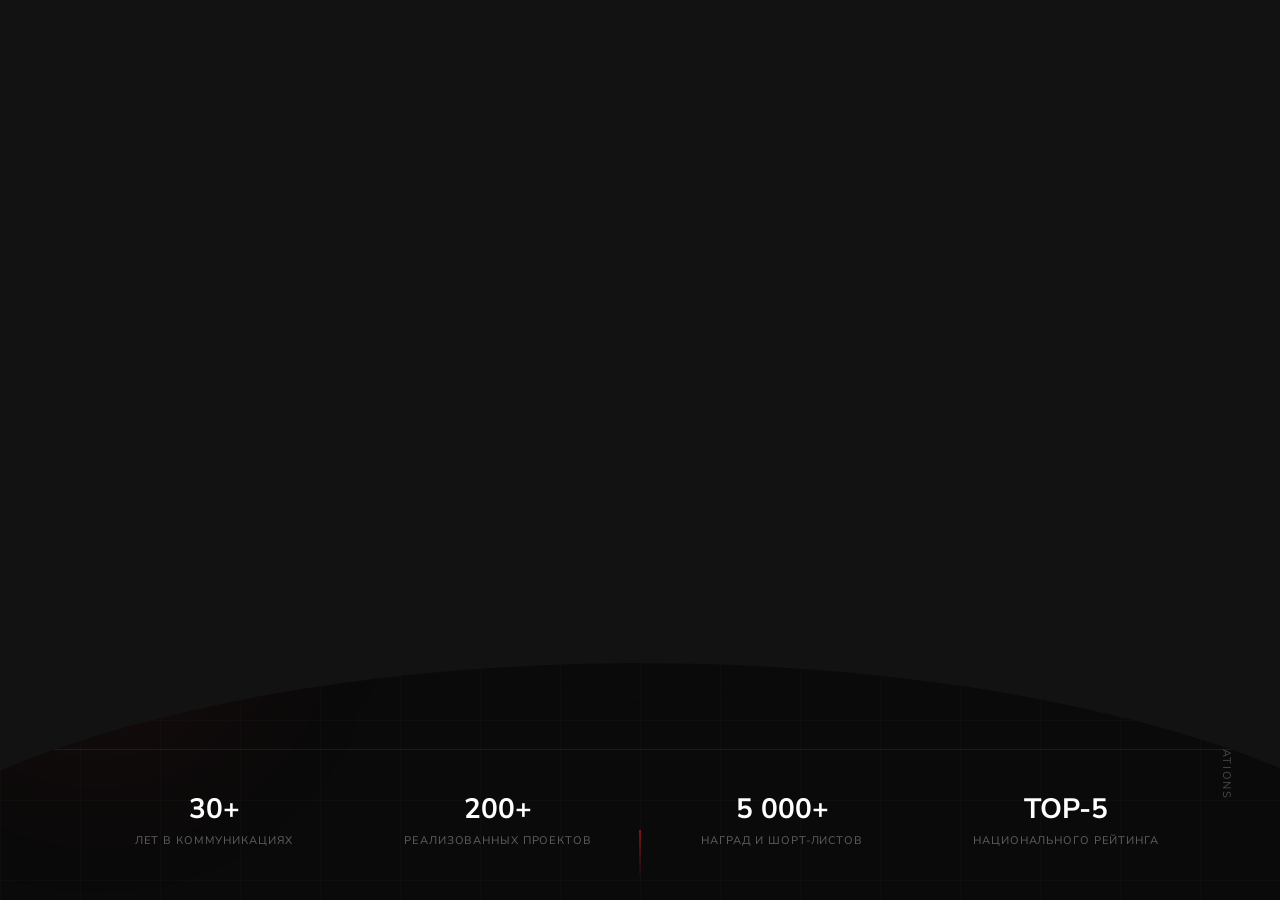
==== commit 290b2ec5: "Fix client cards overflow on mobile — reduce font size and letter-spacing at small breakpoints Co-Au" ====
--- a/index.html
+++ b/index.html
@@ -447,6 +447,25 @@
             }
         }
 
+        /* === Client cards mobile fix === */
+        .our-client-area-four .cards .card-items {
+            overflow: hidden;
+            text-align: center;
+        }
+        @media (max-width: 575px) {
+            .our-client-area-four .cards .card-items div {
+                font-size: 14px !important;
+                letter-spacing: 1px !important;
+                word-break: break-word;
+            }
+        }
+        @media (max-width: 400px) {
+            .our-client-area-four .cards .card-items div {
+                font-size: 12px !important;
+                letter-spacing: 0 !important;
+            }
+        }
+
         /* === SPN Placeholder Cards === */
         /* Make parent containers stretch cards */
         .featured-card .thumb,
@@ -1544,7 +1563,7 @@
                                     </div>
 
                                     <div class="card-items gt_fade_anim" data-delay=".4" data-fade-from="bottom">
-                                        <div style="font-size: 20px; font-weight: 600; color: #6D6D6D; letter-spacing: 2px;">НАЦИОНАЛЬНЫЕ ПРИОРИТЕТЫ</div>
+                                        <div style="font-size: 18px; font-weight: 600; color: #6D6D6D; letter-spacing: 1px;">НАЦИОНАЛЬНЫЕ ПРИОРИТЕТЫ</div>
                                     </div>
 
                                     <div class="card-items gt_fade_anim" data-delay=".6" data-fade-from="bottom">
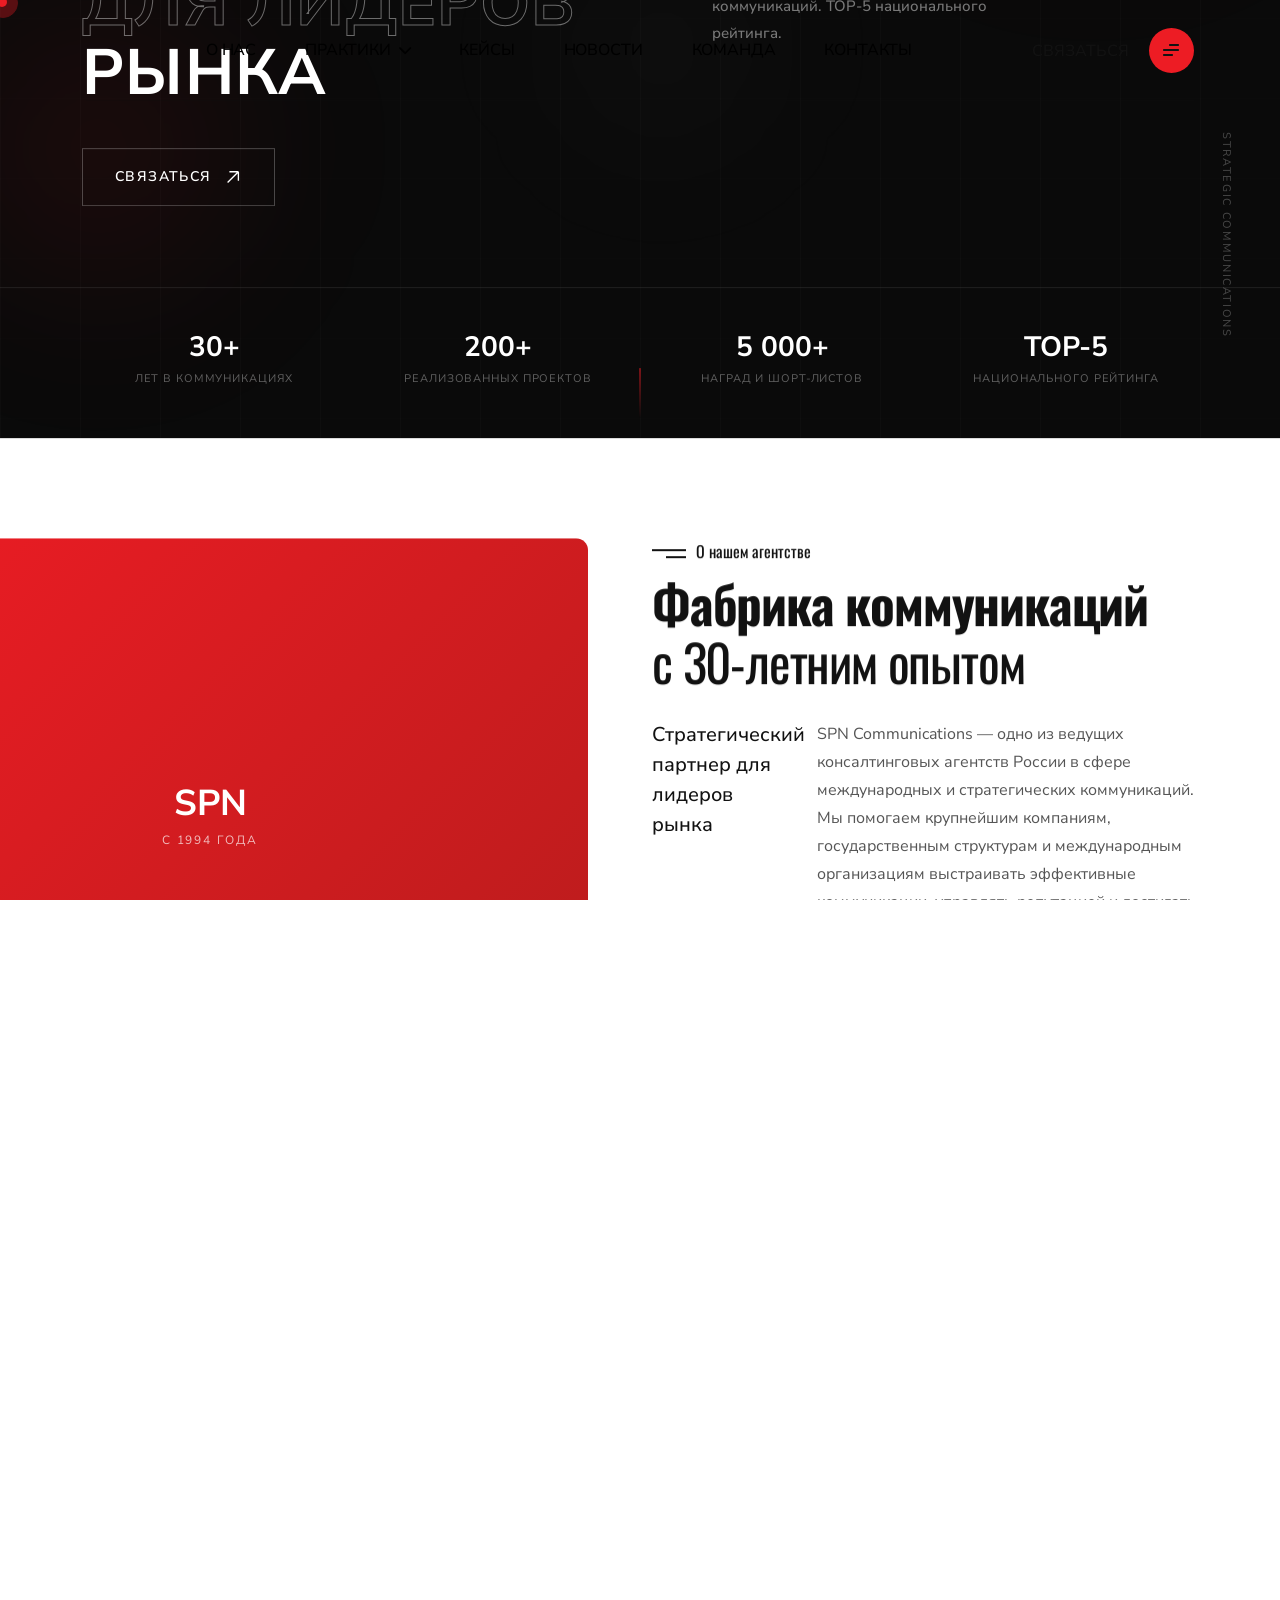
==== commit d73851c2: "Move "с 30-летним опытом" to a new line in about section title Co-Authored-By: Claude Opus 4.6 <nore" ====
--- a/index.html
+++ b/index.html
@@ -867,7 +867,7 @@
 
                                         <div class="title title-anim">
                                             Фабрика коммуникаций
-                                            <span>с 30-летним опытом</span>
+                                            <br><span>с 30-летним опытом</span>
                                         </div>
                                     </div>
 
